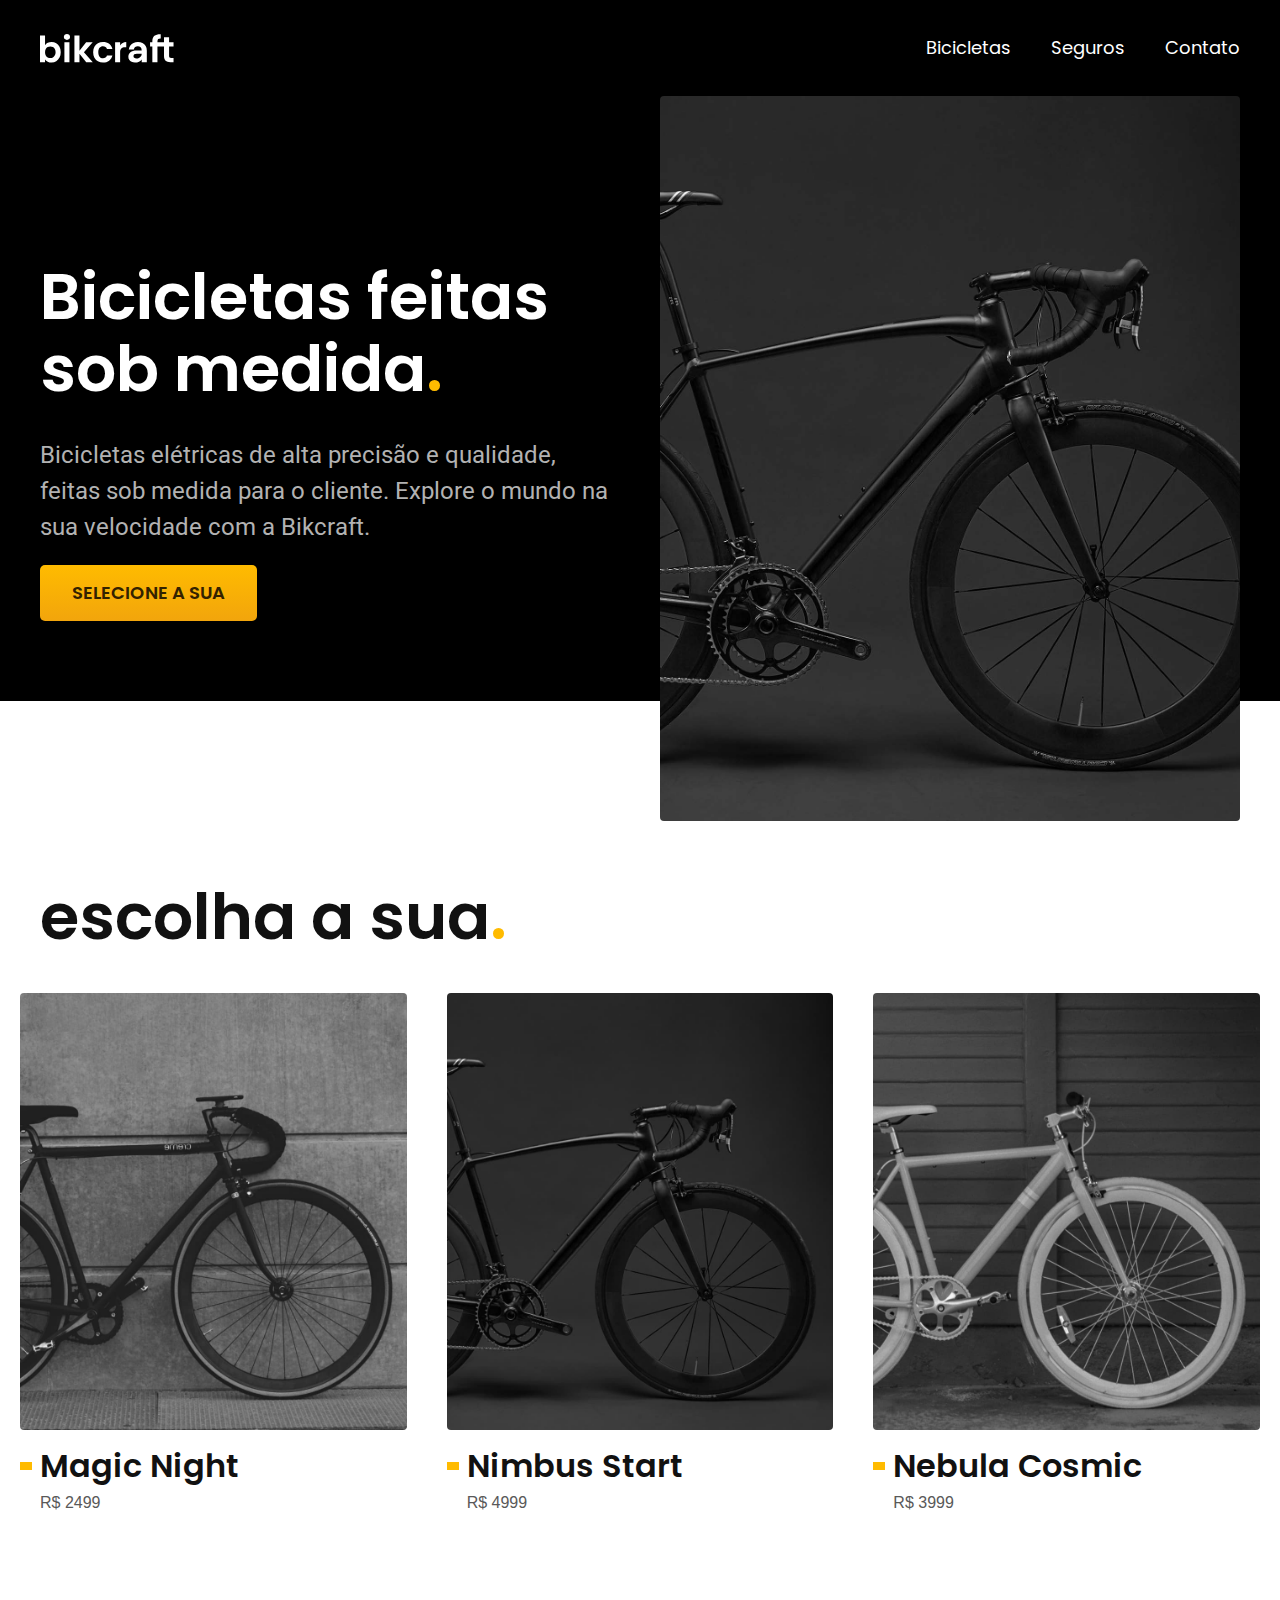
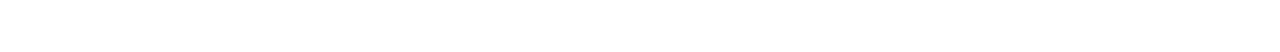
==== index.html @ 0ca8c292 "adicionando classe utilitaria container" ====
<!DOCTYPE html>
<html lang="pt-br">
<head>
  <meta charset="UTF-8">
  <meta name="viewport" content="width=device-width, initial-scale=1.0">
  <meta name="description" content="Bicicletas elétricas de alta precisão e qualidade, feitas sob medidas para o cliente. Explore o mundo na sua velocidade com Bikcraft.">

  <title>Bikcraft - Bicicletas Elétricas</title>

  <link rel="preconnect" href="https://fonts.googleapis.com">
  <link rel="preconnect" href="https://fonts.gstatic.com" crossorigin>
  <link href="https://fonts.googleapis.com/css2?family=Poppins:wght@400;600&family=Roboto:ital,wght@0,100..900;1,100..900&display=swap" rel="stylesheet">
  <link rel="stylesheet" href="css/index.css">
</head>

<body>
  <header class="header-bg">
    <div class="header container">
      <a href="./">
        <img src="./img/bikcraft.svg" alt="Bikcraft">
      </a>

      <nav aria-label="primaria">
        <ul class="header-menu font-1-m cor-0">
          <li><a href="./bicicletas.html">Bicicletas</a></li>
          <li><a href="./seguros.html">Seguros</a></li>
          <li><a href="./contato.html">Contato</a></li>
        </ul><!--header-menu-->
      </nav>
    </div><!--header-->
  </header><!--header-bg-->

  <main class="introducao-bg">
    <div class="introducao container">
      <div class="introducao-conteudo">
        <h1 class="font-1-xxl cor-0">Bicicletas feitas sob medida<span class="cor-p1">.</span></h1>
        <p class="font-2-l cor-5">Bicicletas elétricas de alta precisão e qualidade,  feitas sob medida para o cliente. Explore o mundo na sua velocidade com a Bikcraft.</p>
        <a class="botao" href="./bicicletas.html">Selecione a sua</a>
      </div><!--introducao-conteudo-->
      <div>
        <img src="./img/fotos/introducao.jpg" alt="Bicicleta elétrica preta.">
      </div>
    </div><!--introducao-->
  </main><!--introducao-bg-->

  <article class="bicicletas-lista">
    <h2 class="font-1-xxl container">escolha a sua<span class="cor-p1">.</span></h2>

    <ul>
      <li>
        <a href="./bicicletas/magic.html">
          <img src="img/bicicletas/magic-home.jpg" alt="Bicicleta preta">
          <h3 class="font-1-xl">Magic Night</h3>
          <span class="font-2-m cor-8">R$ 2499</span>
        </a>
      </li>

      <li>
        <a href="./bicicletas/nimbus.html">
          <img src="img/bicicletas/nimbus-home.jpg" alt="Bicicleta preta">
          <h3 class="font-1-xl">Nimbus Start</h3>
          <span class="font-2-m cor-8">R$ 4999</span>
        </a>
      </li>

      <li>
        <a href="./bicicletas/nebula.html">
          <img src="img/bicicletas/nebula-home.jpg" alt="Bicicleta branca">
          <h3 class="font-1-xl">Nebula Cosmic</h3>
          <span class="font-2-m cor-8">R$ 3999</span>
        </a>
      </li>
    </ul>
  </article><!--bicicletas-lista-->
</body>
</html>
---- css/index.css ----
@import url(./global/global.css);
@import url(./utilidades/tipografia.css);
@import url(./utilidades/cores.css);

/*header*/
@import url(./global/header.css);

/*Utilidades*/
@import url(./utilidades/componentes.css);

/*Home pag1*/
@import url(./home/introducao.css);

/*Bicicletas*/
@import url(./bicicletas/bicicletas-lista.css);
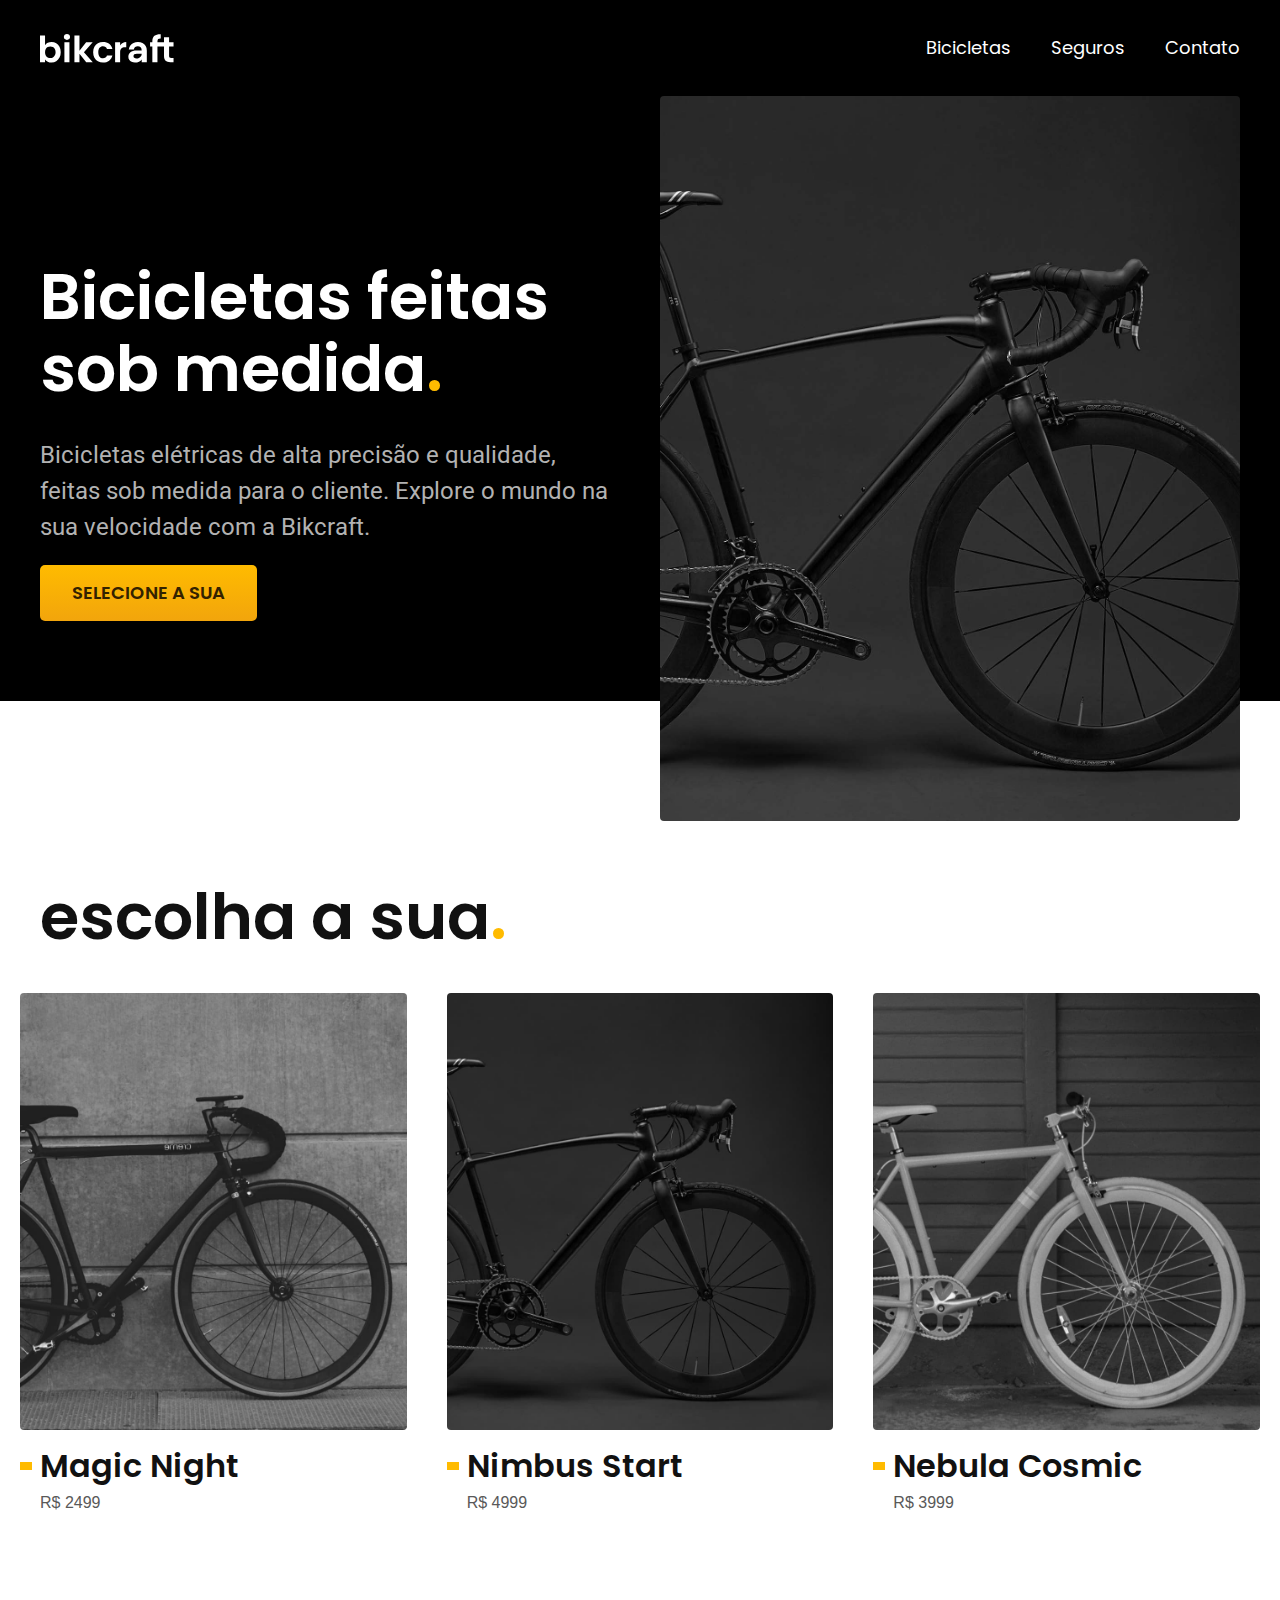
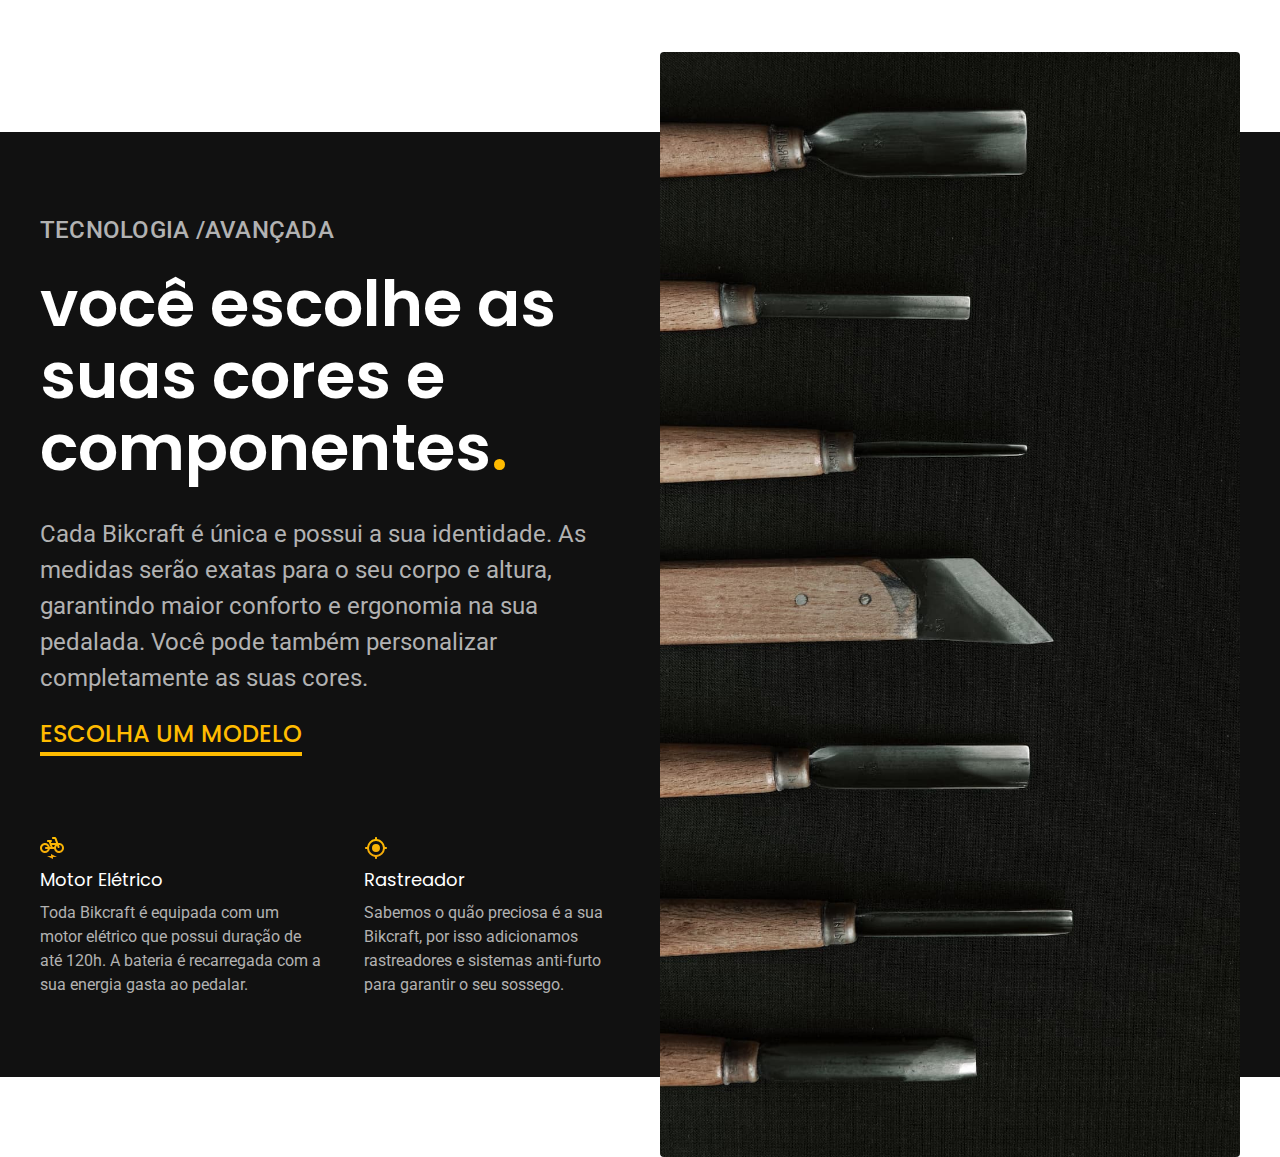
==== commit 902fe065: "adc e estilizando article tecnologia" ====
--- a/index.html
+++ b/index.html
@@ -72,5 +72,33 @@
       </li>
     </ul>
   </article><!--bicicletas-lista-->
+
+  <article class="tecnologia-bg">
+    <div class="tecnologia container">
+      <div class="tecnologia-conteudo">
+        <span class="font-2-l-b cor-5">Tecnologia /avançada</span>
+        <h2 class="font-1-xxl cor-0">você escolhe as suas cores e componentes<span class="cor-p1">.</span></h2>
+        <p class="font-2-l cor-5">Cada Bikcraft é única e possui a sua identidade. As medidas serão exatas para o seu corpo e altura, garantindo maior conforto e ergonomia na sua pedalada. Você pode também personalizar completamente as suas cores.</p>
+        <a class="link" href="./bicicletas.html">Escolha um modelo</a>
+
+        <div class="tecnologia-vantagens">
+          <div>
+            <img src="./img/icones/eletrica.svg" alt="">
+            <h3 class="font-1-m cor-0">Motor Elétrico</h3>
+            <p class="font-2-s cor-5">Toda Bikcraft é equipada com um motor elétrico que possui duração de até 120h. A bateria é recarregada com a sua energia gasta ao pedalar.</p>
+          </div>
+          <div>
+            <img src="./img/icones/rastreador.svg" alt="">
+            <h3 class="font-1-m cor-0">Rastreador</h3>
+            <p class="font-2-s cor-5">Sabemos o quão preciosa é a sua Bikcraft, por isso adicionamos rastreadores e sistemas anti-furto para garantir o seu sossego.</p>
+          </div>
+        </div><!--tecnologia-vantagens-->
+      </div><!--tecnologia-conteudo-->
+
+      <div class="tecnologia-imagem">
+        <img src="img/fotos/tecnologia.jpg" alt="">
+      </div><!--tecnologia-imagem-->
+    </div><!--tecnologia-->
+  </article><!--tecnologia-bg-->
 </body>
 </html>--- a/css/index.css
+++ b/css/index.css
@@ -10,6 +10,7 @@
 
 /*Home pag1*/
 @import url(./home/introducao.css);
+@import url(./home/tecnologia.css);
 
 /*Bicicletas*/
 @import url(./bicicletas/bicicletas-lista.css);
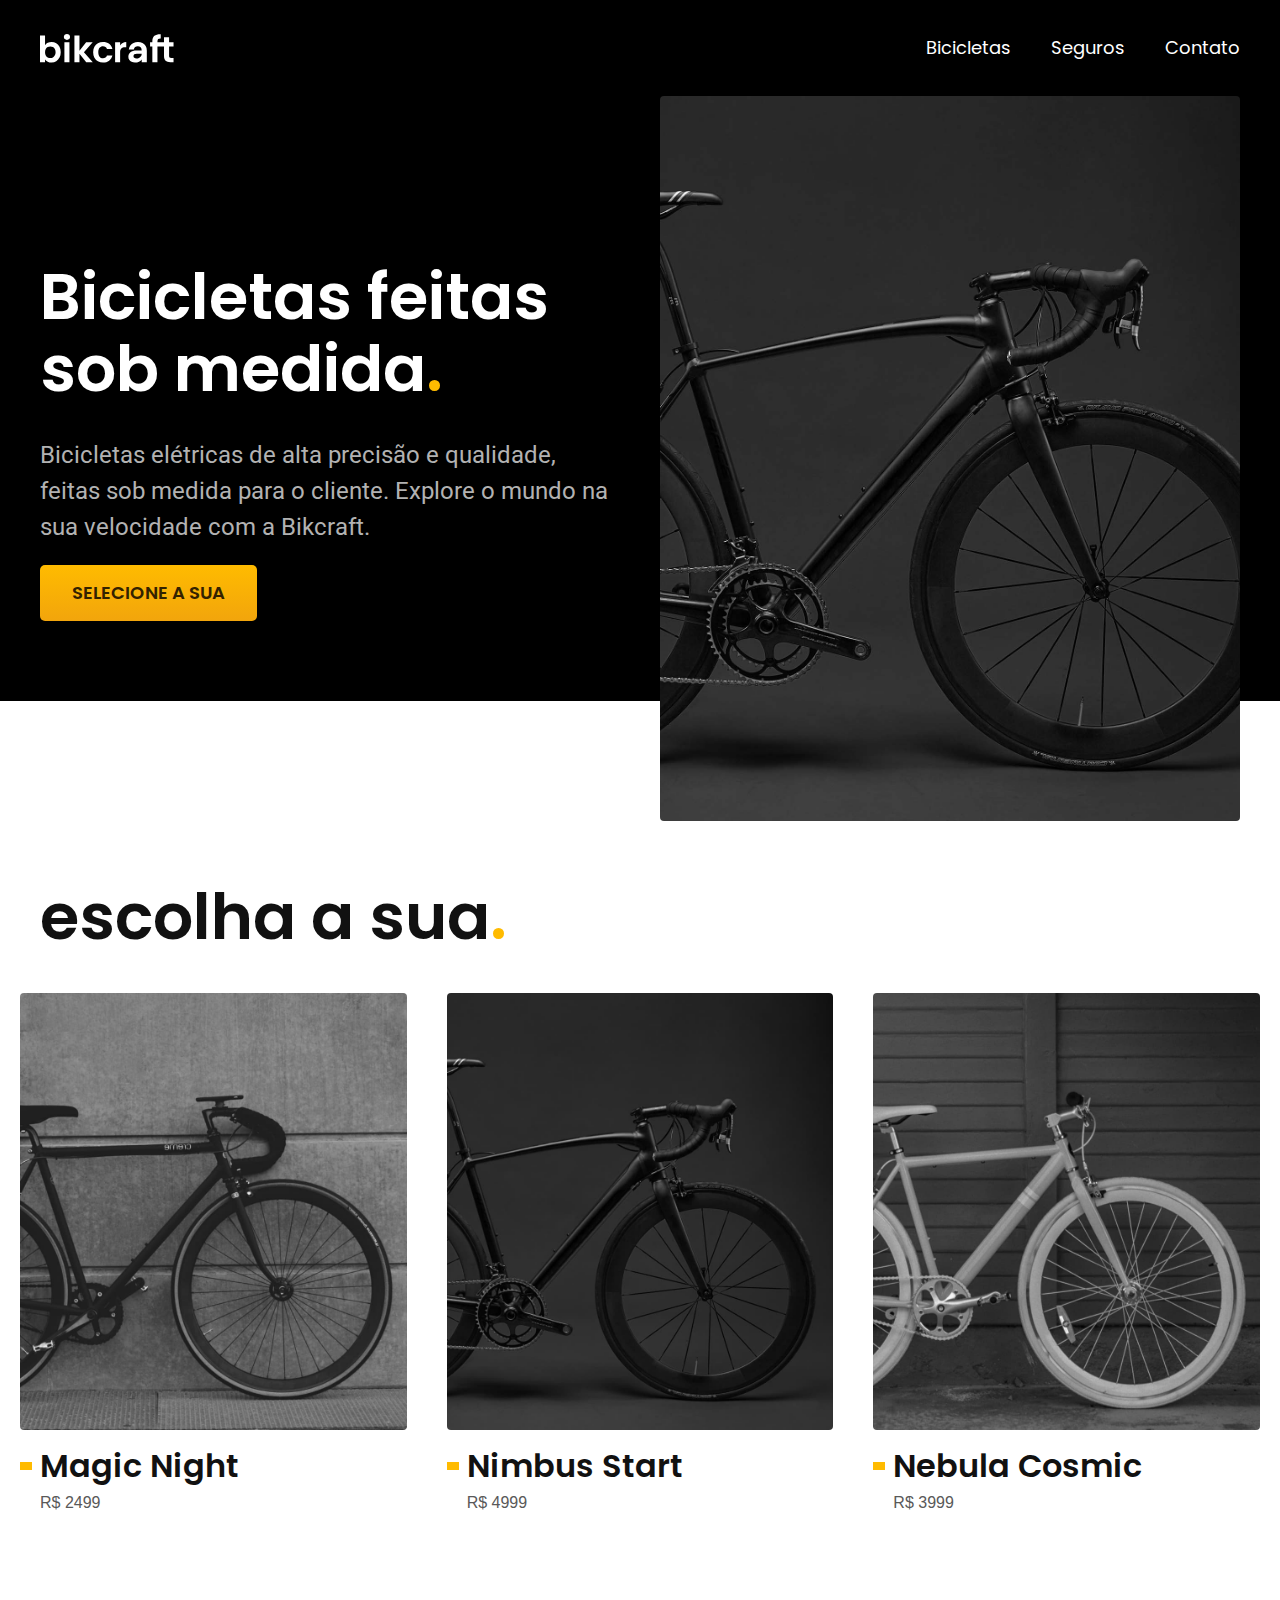
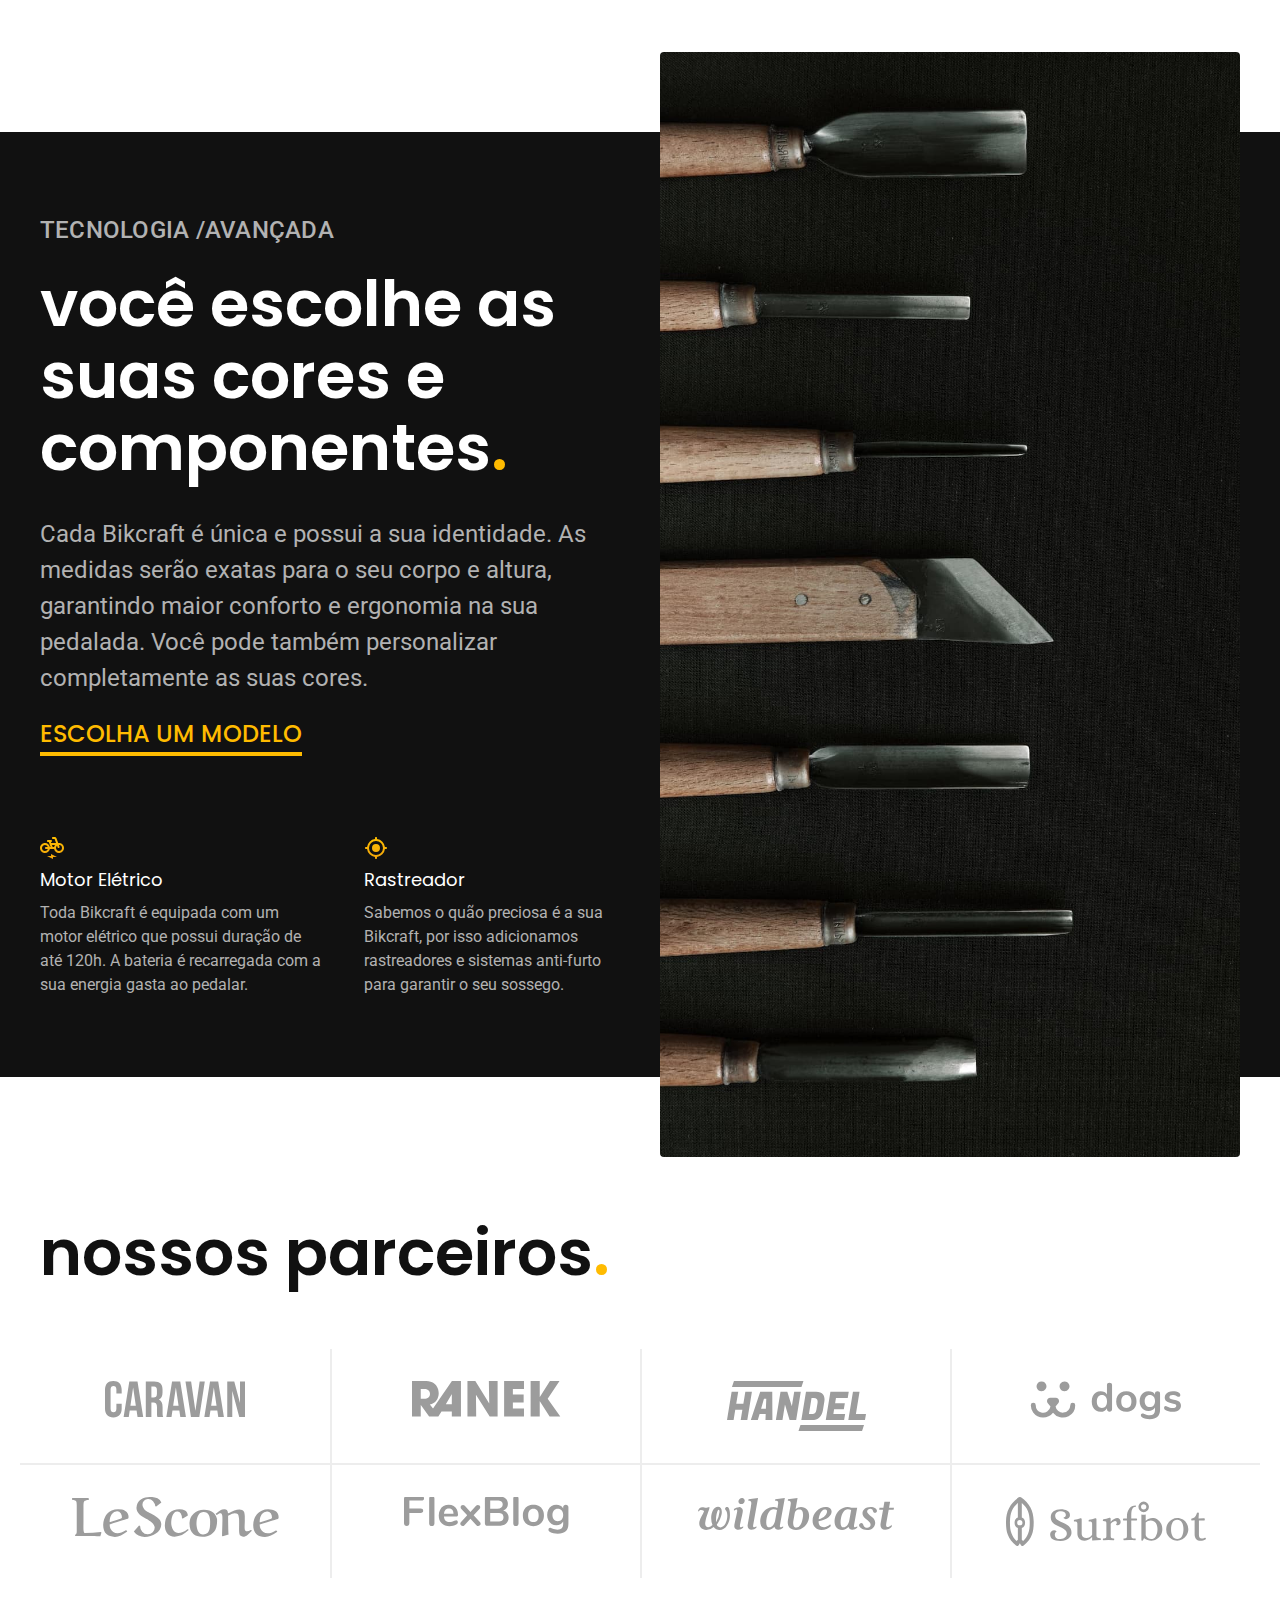
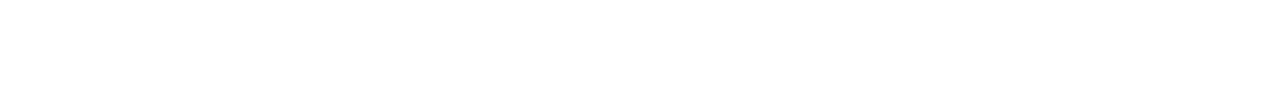
==== commit 1f596701: "sessao parceiros" ====
--- a/index.html
+++ b/index.html
@@ -100,5 +100,20 @@
       </div><!--tecnologia-imagem-->
     </div><!--tecnologia-->
   </article><!--tecnologia-bg-->
+
+  <section class="parceiros" aria-label="Nossos Parceiros">
+    <h2 class="container font-1-xxl">nossos parceiros<span class="cor-p1">.</span></h2>
+
+    <ul>
+      <li><img src="img/parceiros/caravan.svg" alt="caravan"></li>
+      <li><img src="img/parceiros/ranek.svg" alt="ranek"></li>
+      <li><img src="img/parceiros/handel.svg" alt="handel"></li>
+      <li><img src="img/parceiros/dogs.svg" alt="dogs"></li>
+      <li><img src="img/parceiros/lescone.svg" alt="lescone"></li>
+      <li><img src="img/parceiros/flexblog.svg" alt="flexblog"></li>
+      <li><img src="img/parceiros/wildbeast.svg" alt="wildbeast"></li>
+      <li><img src="img/parceiros/surfbot.svg" alt="surfbot"></li>
+    </ul>
+  </section><!--parceiros-->
 </body>
 </html>--- a/css/index.css
+++ b/css/index.css
@@ -11,6 +11,7 @@
 /*Home pag1*/
 @import url(./home/introducao.css);
 @import url(./home/tecnologia.css);
+@import url(./home/parceiros.css);
 
 /*Bicicletas*/
 @import url(./bicicletas/bicicletas-lista.css);
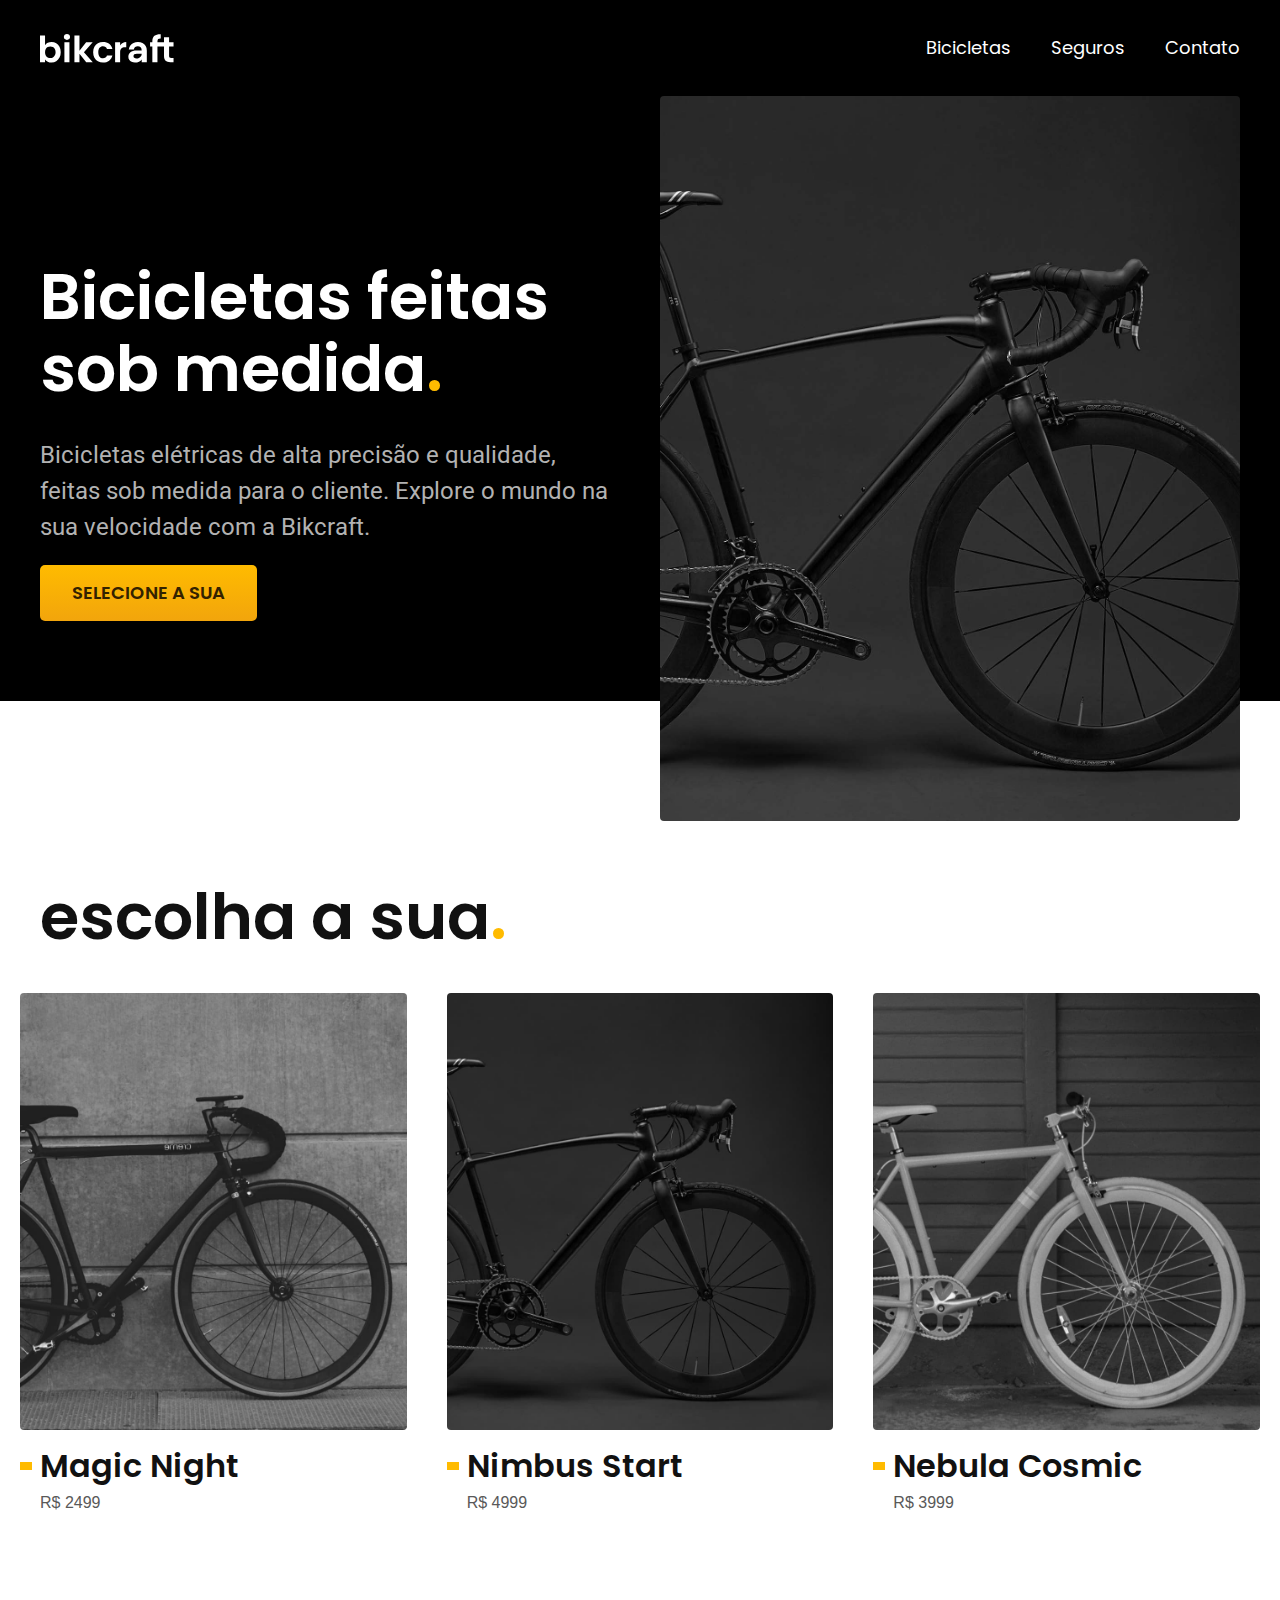
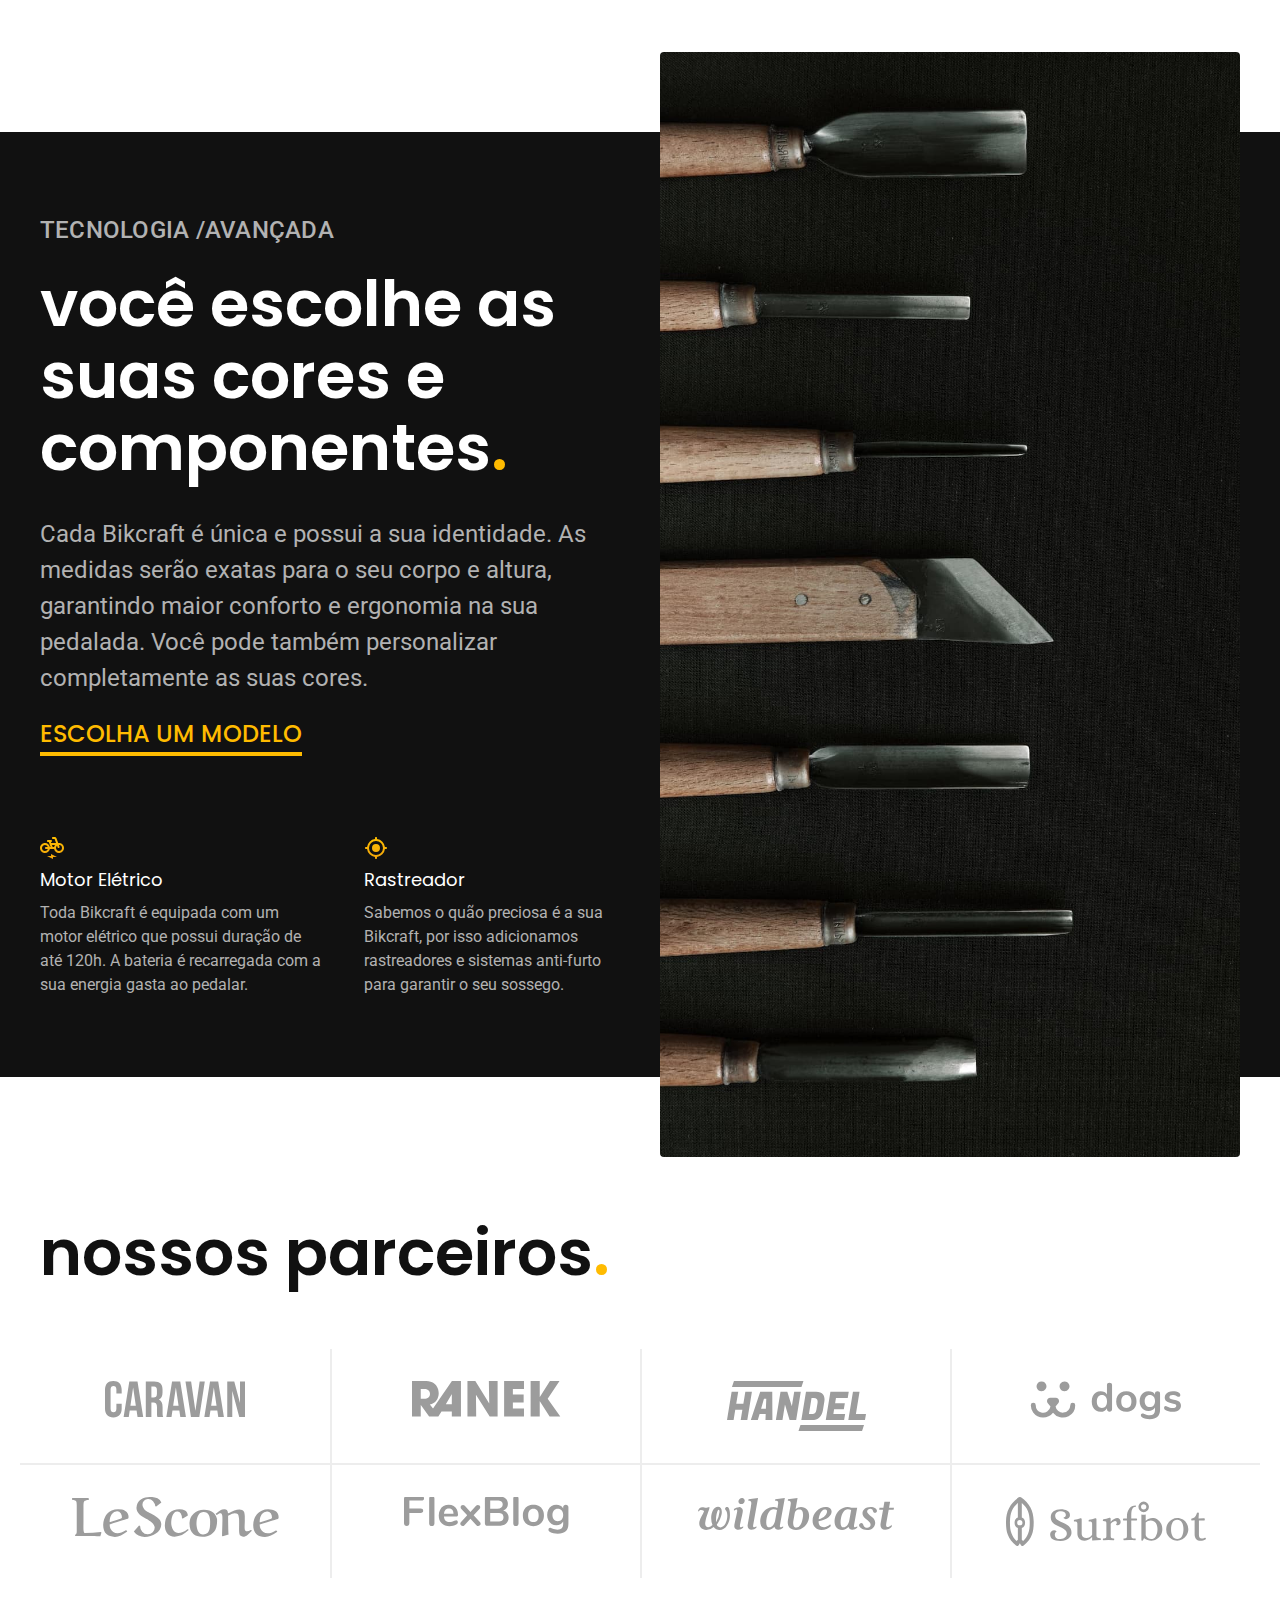
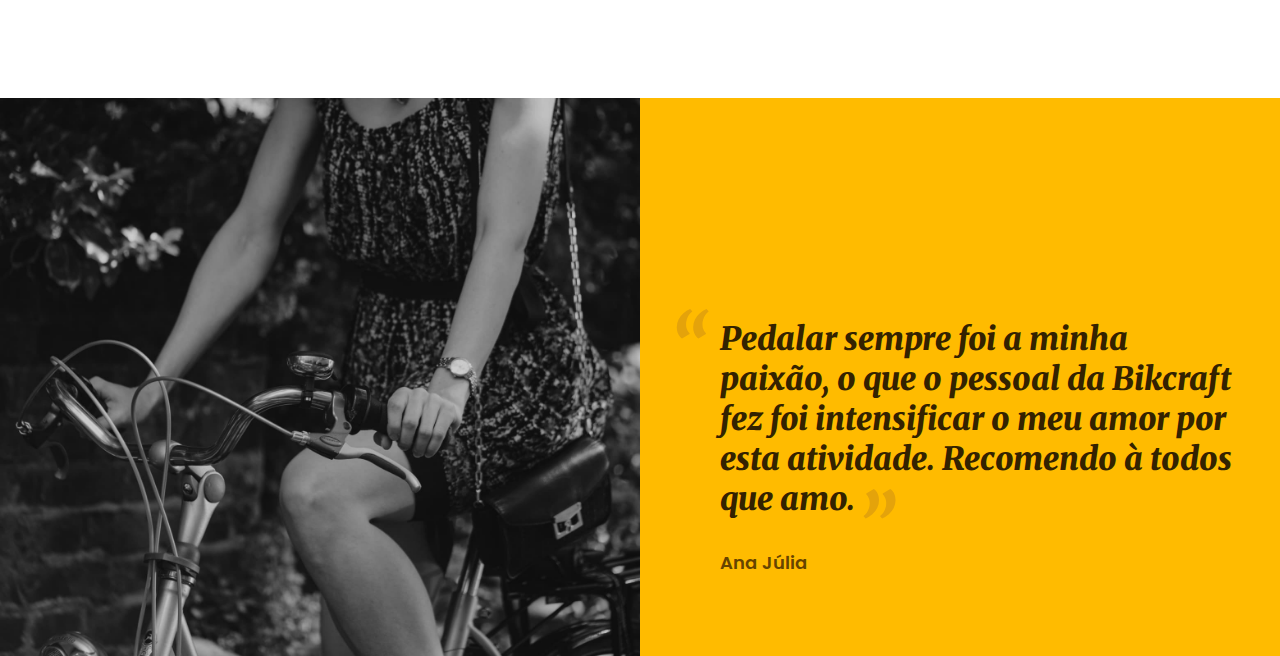
==== commit 386f6b0d: "sessao depoimentos e ajuste de padding na sessao parceiros" ====
--- a/index.html
+++ b/index.html
@@ -7,9 +7,9 @@
 
   <title>Bikcraft - Bicicletas Elétricas</title>
 
-  <link rel="preconnect" href="https://fonts.googleapis.com">
+    <link rel="preconnect" href="https://fonts.googleapis.com">
   <link rel="preconnect" href="https://fonts.gstatic.com" crossorigin>
-  <link href="https://fonts.googleapis.com/css2?family=Poppins:wght@400;600&family=Roboto:ital,wght@0,100..900;1,100..900&display=swap" rel="stylesheet">
+  <link href="https://fonts.googleapis.com/css2?family=Merriweather:ital,wght@0,400;1,900&family=Poppins:wght@400;500&family=Roboto:ital,wght@0,100..900;1,100..900&display=swap" rel="stylesheet">
   <link rel="stylesheet" href="css/index.css">
 </head>
 
@@ -115,5 +115,18 @@
       <li><img src="img/parceiros/surfbot.svg" alt="surfbot"></li>
     </ul>
   </section><!--parceiros-->
+
+  <section class="depoimento" aria-label="Depoimento">
+    <div>
+      <img src="img/fotos/depoimento.jpg" alt="Pessoa pedalando uma bicicleta Bikcraft">
+    </div>
+
+    <div class="depoimento-conteudo">
+      <blockquote class="font-1-xl cor-p5">
+        <p>Pedalar sempre foi a minha paixão, o que o pessoal da Bikcraft fez foi intensificar o meu amor por esta atividade. Recomendo à todos que amo.</p>
+      </blockquote>
+      <span class="font-1-m-b cor-p4">Ana Júlia</span>
+    </div><!--depoimento-conteudo-->
+  </section><!--depoimento-->
 </body>
 </html>--- a/css/index.css
+++ b/css/index.css
@@ -12,6 +12,7 @@
 @import url(./home/introducao.css);
 @import url(./home/tecnologia.css);
 @import url(./home/parceiros.css);
+@import url(./home/depoimento.css);
 
 /*Bicicletas*/
 @import url(./bicicletas/bicicletas-lista.css);
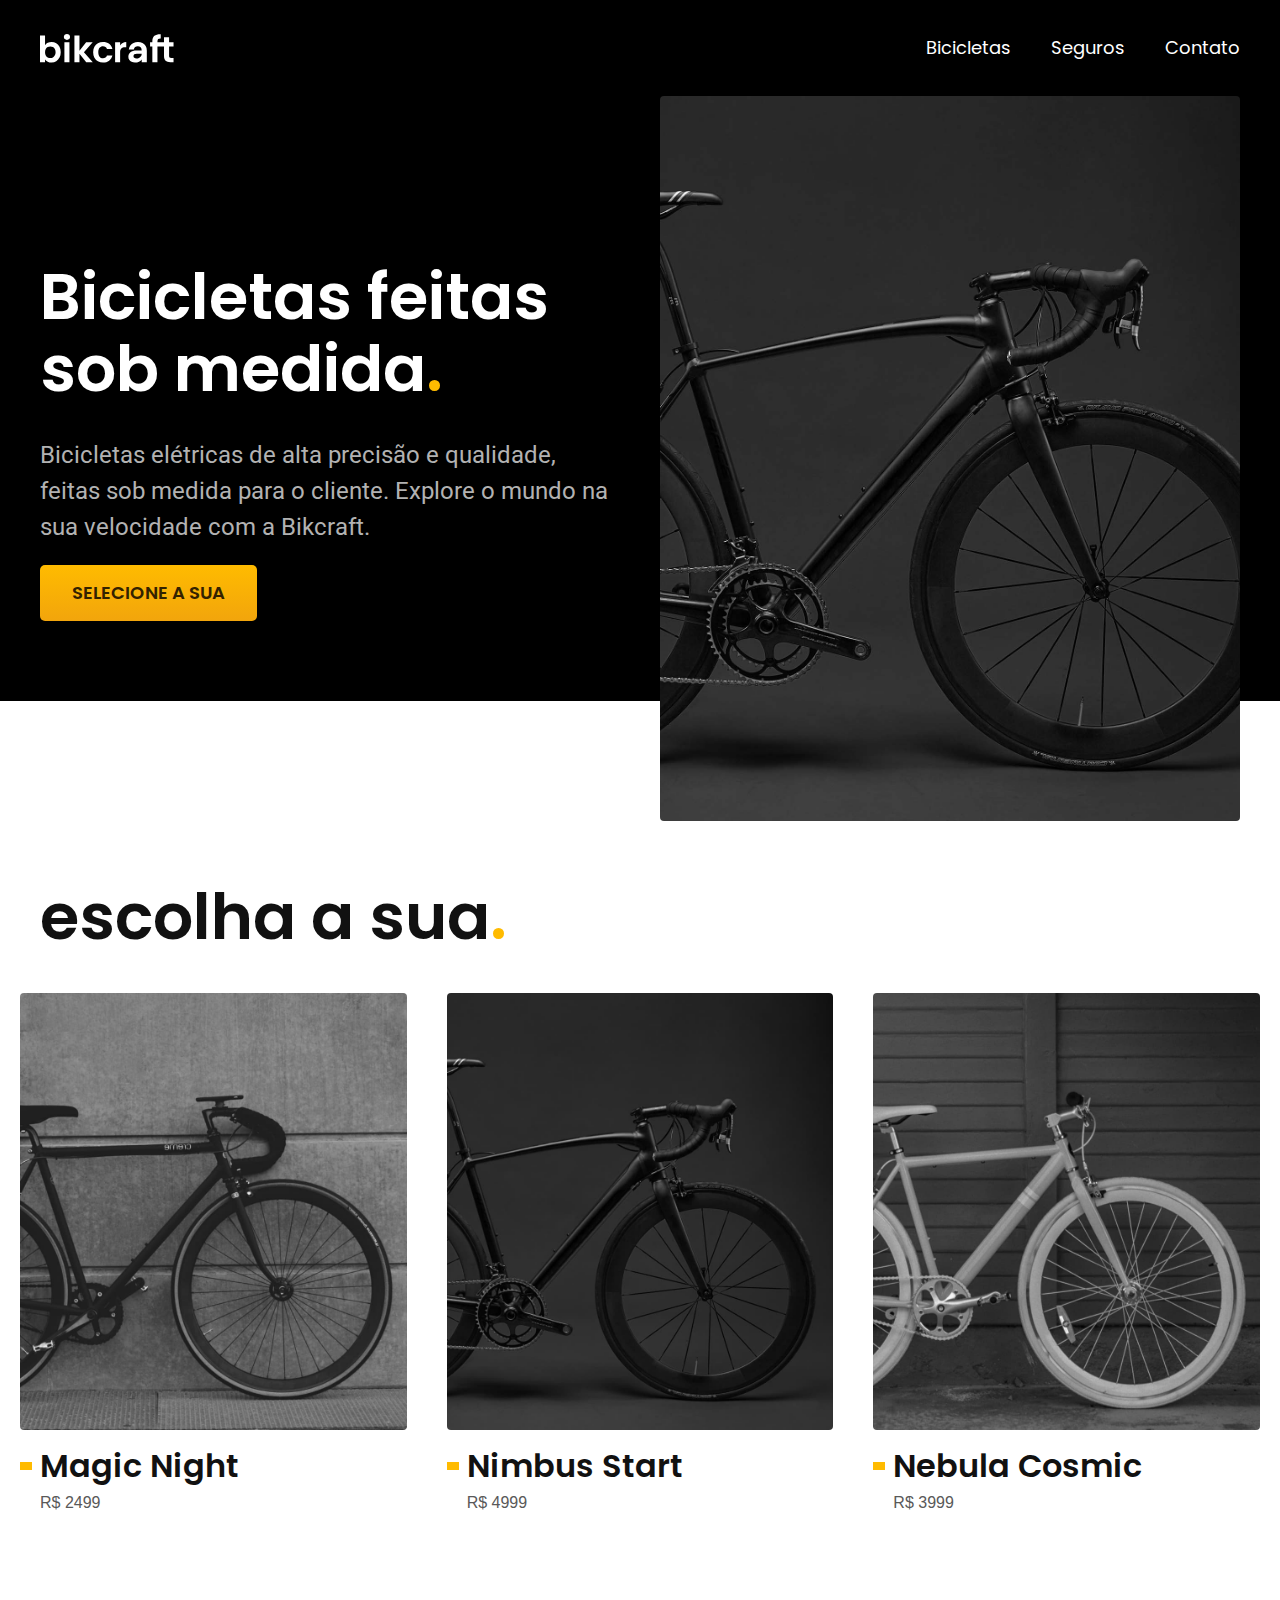
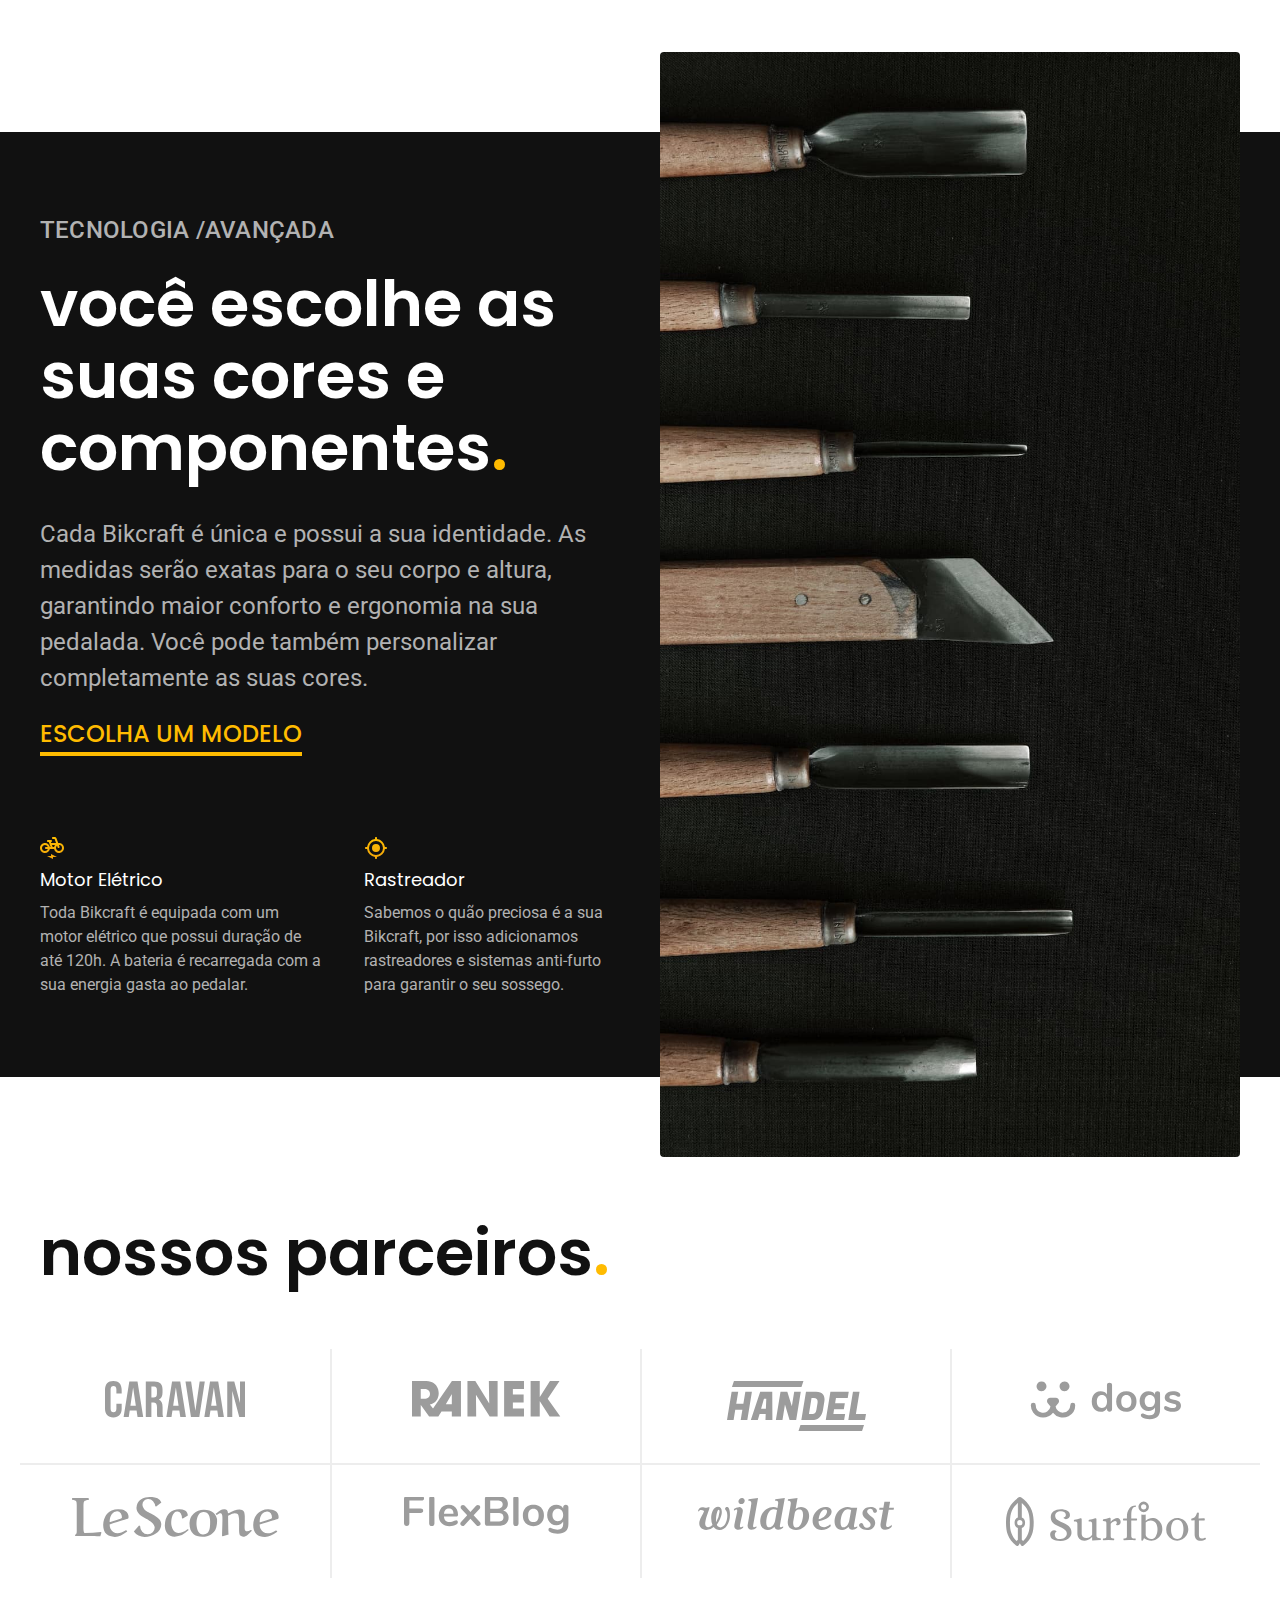
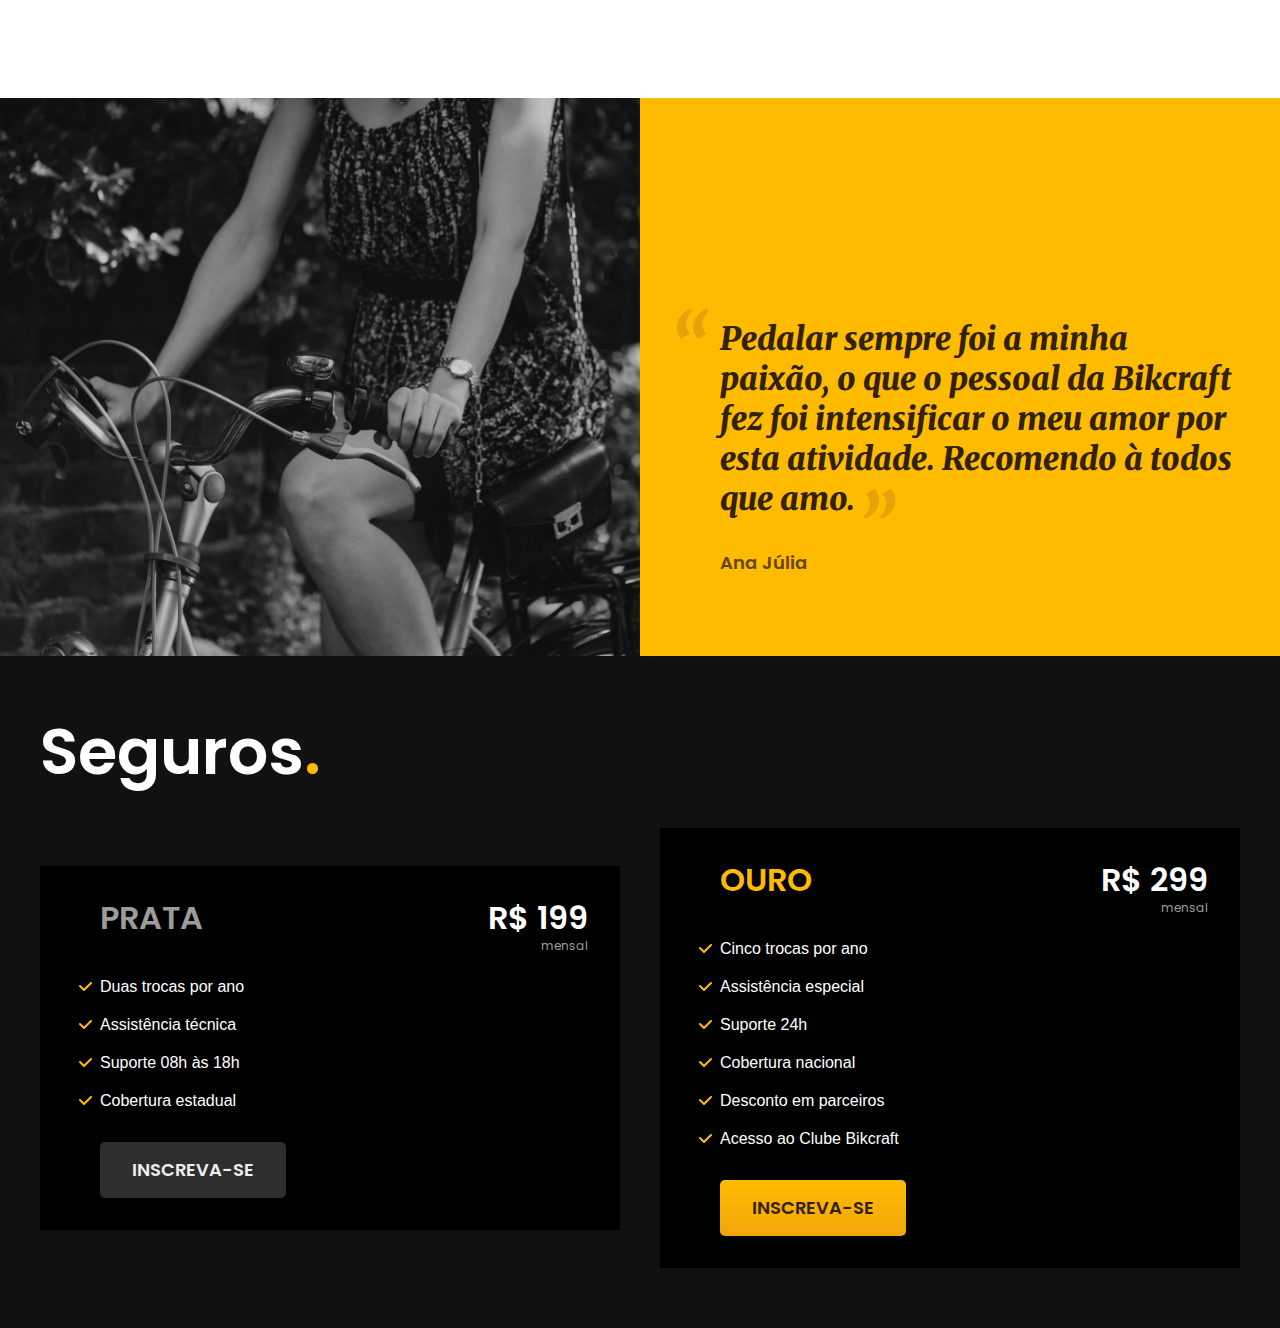
==== commit 3987c01a: "sessao seguros" ====
--- a/index.html
+++ b/index.html
@@ -128,5 +128,36 @@
       <span class="font-1-m-b cor-p4">Ana Júlia</span>
     </div><!--depoimento-conteudo-->
   </section><!--depoimento-->
+
+  <article class="seguros-bg">
+    <div class="seguros container">
+      <h2 class="font-1-xxl cor-0">Seguros<span class="cor-p1">.</span></h2>
+      <div class="seguros-item">
+        <h3 class="font-1-xl cor-6">PRATA</h3>
+        <span class="font-1-xl cor-0">R$ 199 <span class="font-1-xs cor-6">mensal</span></span>
+        <ul class="font-2-m cor-0">
+          <li>Duas trocas por ano</li>
+          <li>Assistência técnica</li>
+          <li>Suporte 08h às 18h</li>
+          <li>Cobertura estadual</li>
+        </ul>
+        <a class="botao secundario" href="./orcamento.html">Inscreva-se</a>
+      </div><!--seguros-item-->
+
+      <div class="seguros-item">
+        <h3 class="font-1-xl cor-p1">OURO</h3>
+        <span class="font-1-xl cor-0">R$ 299 <span class="font-1-xs cor-6">mensal</span></span>
+        <ul class="font-2-m cor-0">
+          <li>Cinco trocas por ano</li>
+          <li>Assistência especial</li>
+          <li>Suporte 24h</li>
+          <li>Cobertura nacional</li>
+          <li>Desconto em parceiros</li>
+          <li>Acesso ao Clube Bikcraft</li>
+        </ul>
+        <a class="botao" href="./orcamento.html">Inscreva-se</a>
+      </div><!--seguros-item-->
+    </div><!--seguros-->
+  </article><!--seguros-bg-->
 </body>
 </html>--- a/css/index.css
+++ b/css/index.css
@@ -17,3 +17,5 @@
 /*Bicicletas*/
 @import url(./bicicletas/bicicletas-lista.css);
 
+/*Seguros*/
+@import url(./seguros/seguros.css);
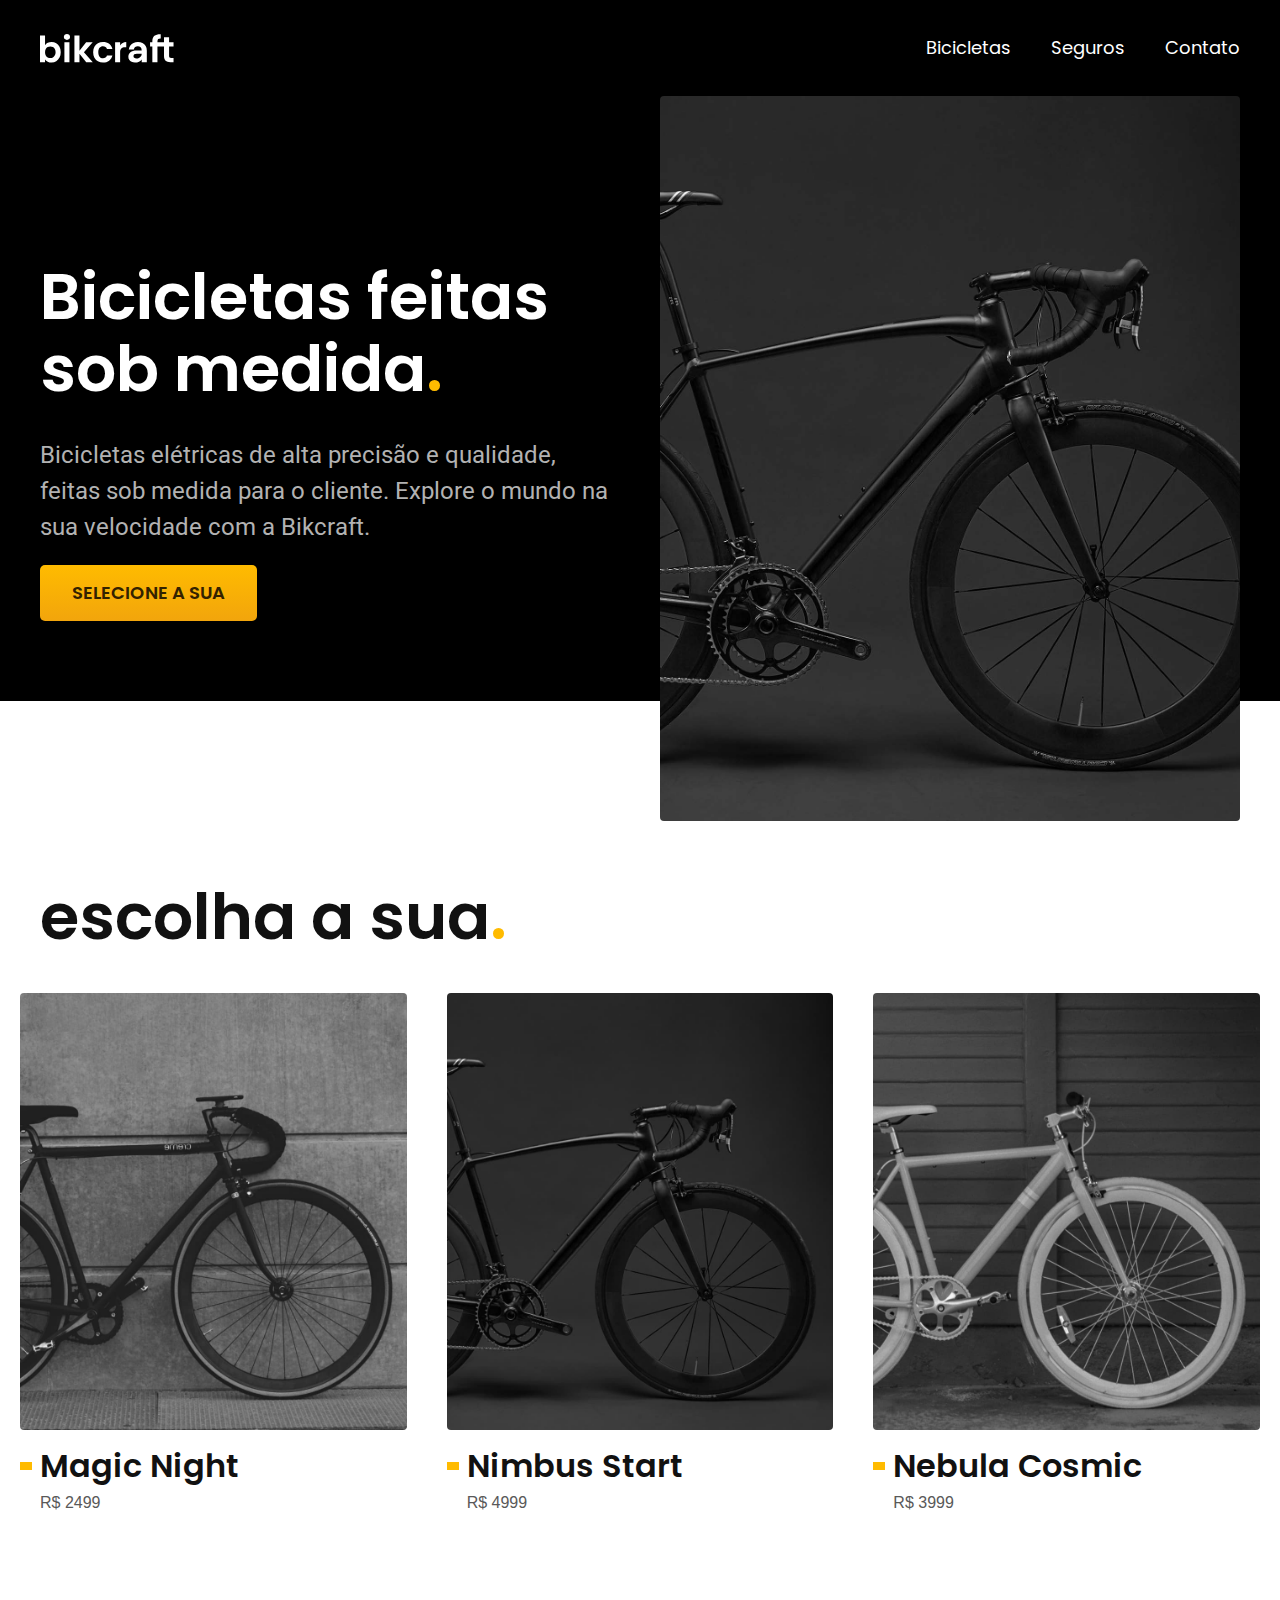
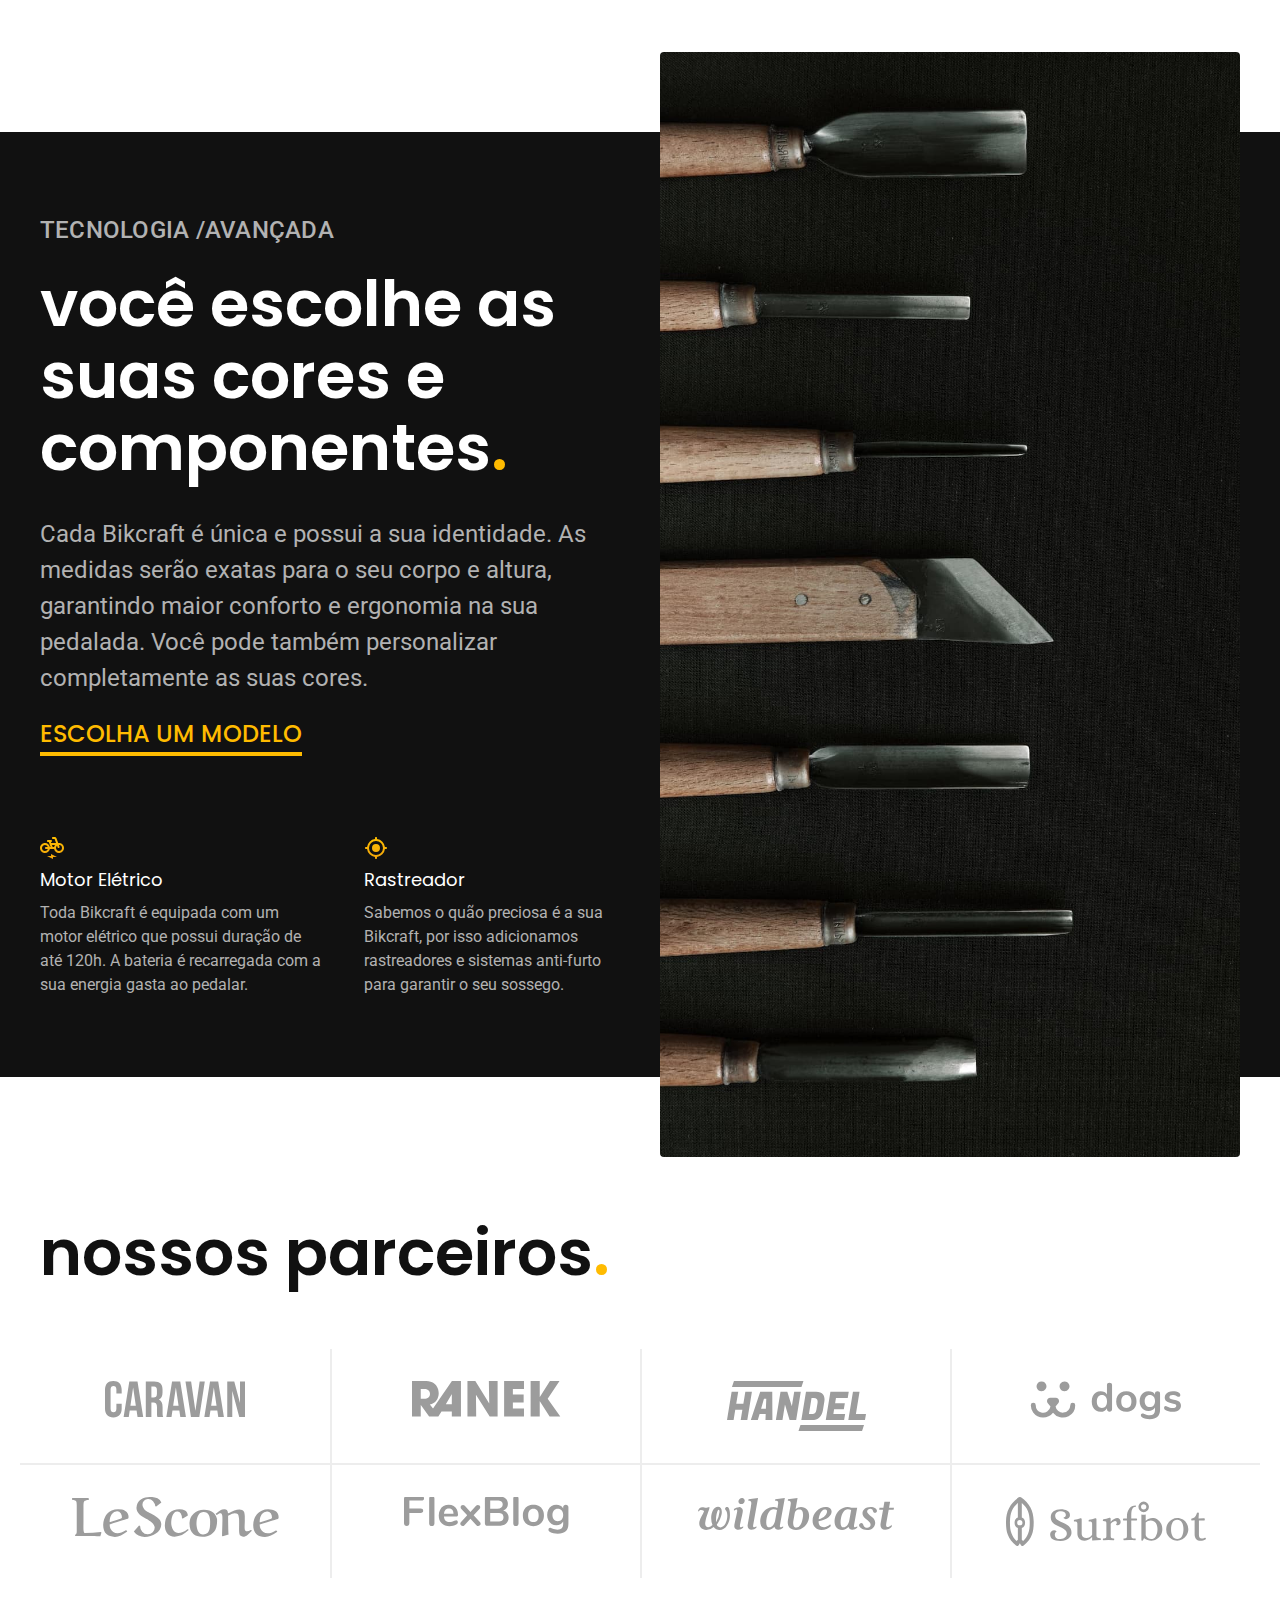
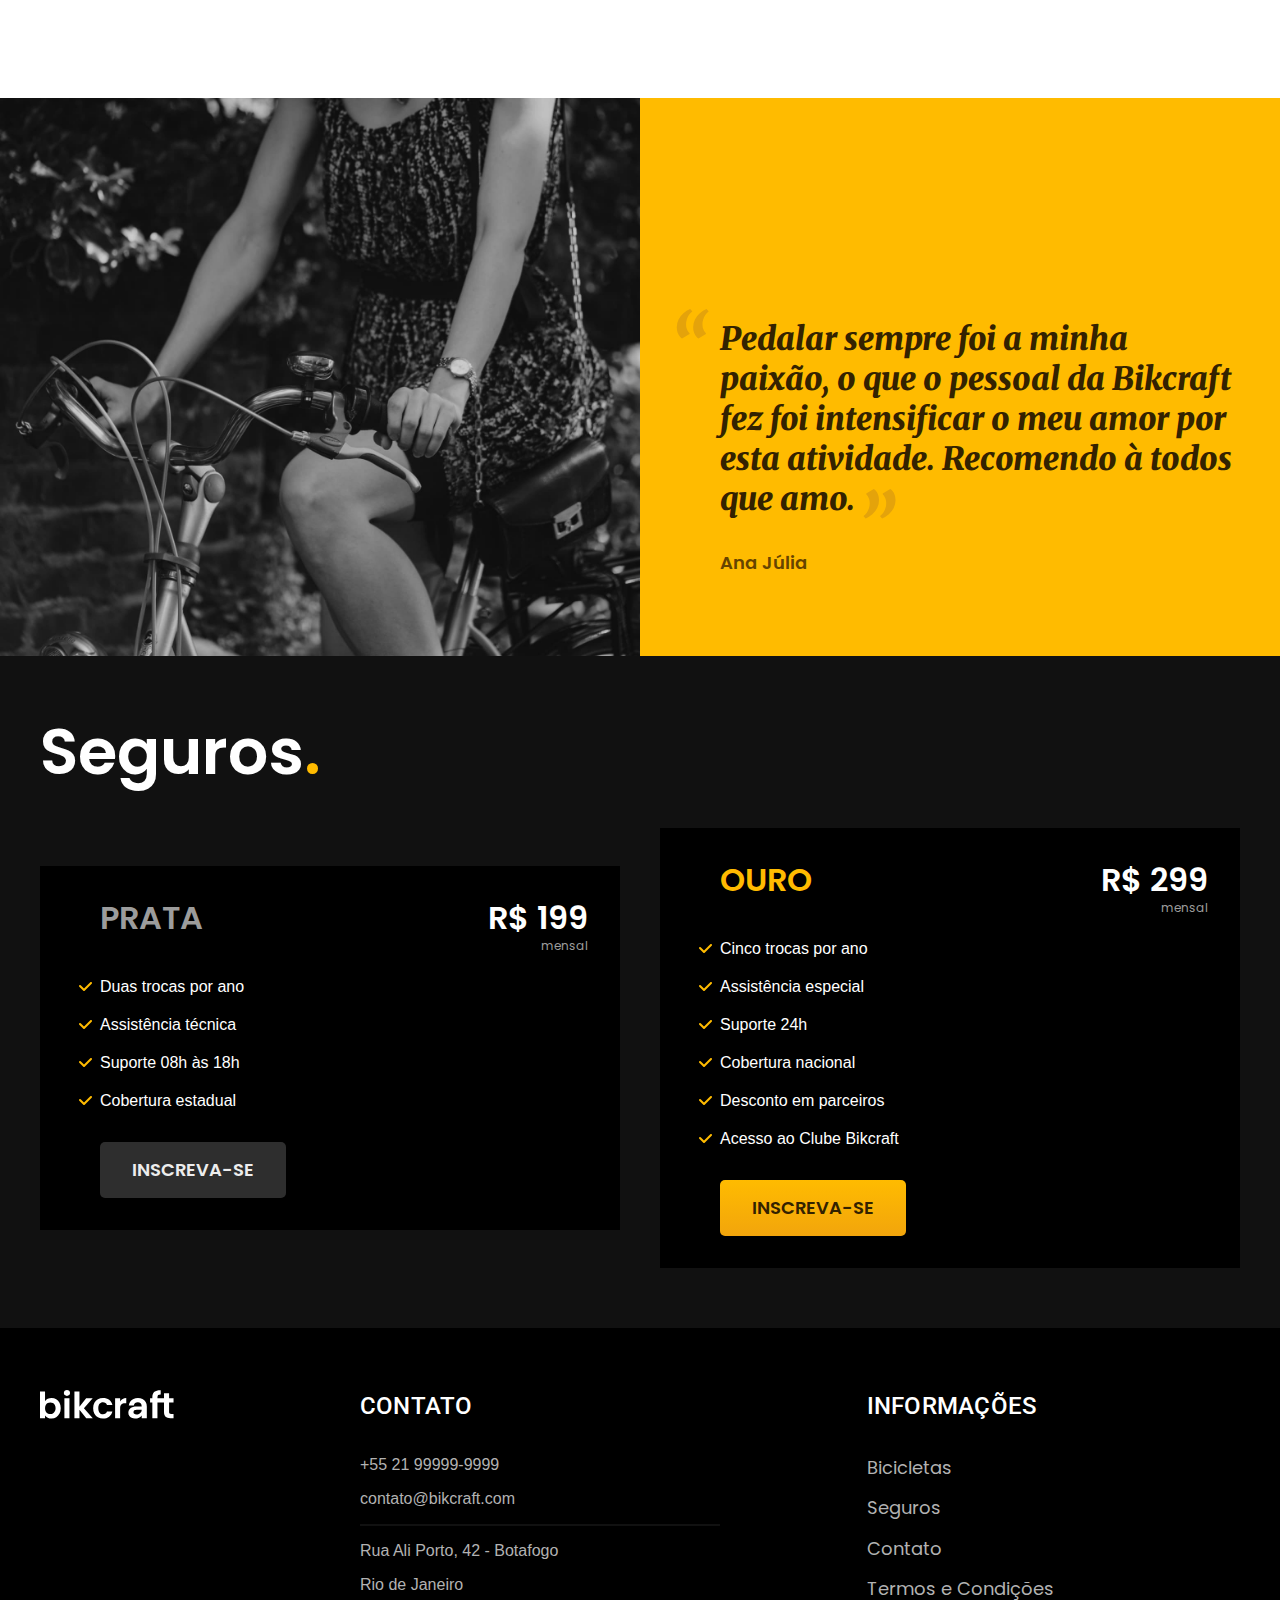
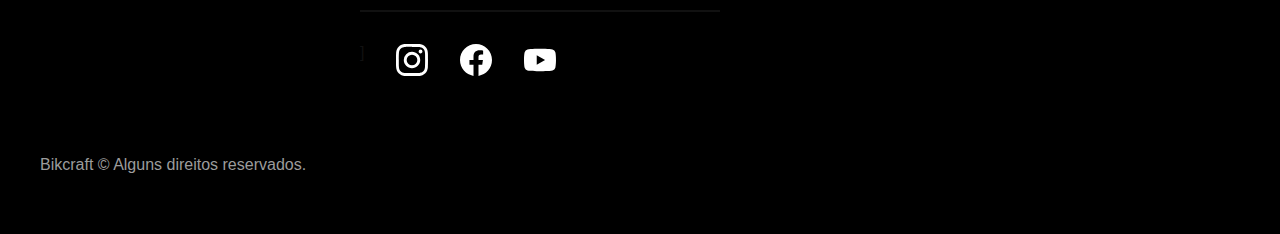
==== commit a3109f43: "footer" ====
--- a/index.html
+++ b/index.html
@@ -159,5 +159,49 @@
       </div><!--seguros-item-->
     </div><!--seguros-->
   </article><!--seguros-bg-->
+
+  <footer class="footer-bg">
+    <div class="footer container">
+      <img src="img/bikcraft.svg" alt="logo bikcraft">
+
+      <div class="footer-contato">
+        <h3 class="font-2-l-b cor-0">Contato</h3>
+        <ul class="cor-5 font-2-m">
+          <li><a href="tel:+5521999999999">+55 21 99999-9999</a></li>
+          <li><a href="mailto">contato@bikcraft.com</a></li>
+          <li>Rua Ali Porto, 42 - Botafogo</li>
+          <li>Rio de Janeiro</li>
+        </ul>
+
+        <div class="footer-redes">]
+          <a href="./">
+            <img src="img/redes/instagram.svg" alt="Icone Instagram">
+          </a>
+
+          <a href="./">
+            <img src="img/redes/facebook.svg" alt="Icone Facebook">
+          </a>
+
+          <a href="./">
+            <img src="img/redes/youtube.svg" alt="Icone Youtube">
+          </a>
+        </div><!--footer-redes-->
+      </div><!--footer-contato-->
+
+      <div class="footer-informacoes">
+        <h3 class="font-2-l-b cor-0">Informações</h3>
+        <nav>
+          <ul class="font-1-m cor-5">
+            <li><a href="./bicicletas.html">Bicicletas</a></li>
+            <li><a href="./seguros.html">Seguros</a></li>
+            <li><a href="./contato.html">Contato</a></li>
+            <li><a href="./termos.html">Termos e Condições</a></li>
+          </ul>
+        </nav>
+      </div><!--footer-informacoes-->
+
+      <p class="font-2-m cor-6 footer-copy">Bikcraft © Alguns direitos reservados.</p>
+    </div><!--footer-->
+  </footer><!--footer-bg-->
 </body>
 </html>--- a/css/index.css
+++ b/css/index.css
@@ -2,8 +2,8 @@
 @import url(./utilidades/tipografia.css);
 @import url(./utilidades/cores.css);
 
-/*header*/
 @import url(./global/header.css);
+@import url(./global/footer.css);
 
 /*Utilidades*/
 @import url(./utilidades/componentes.css);
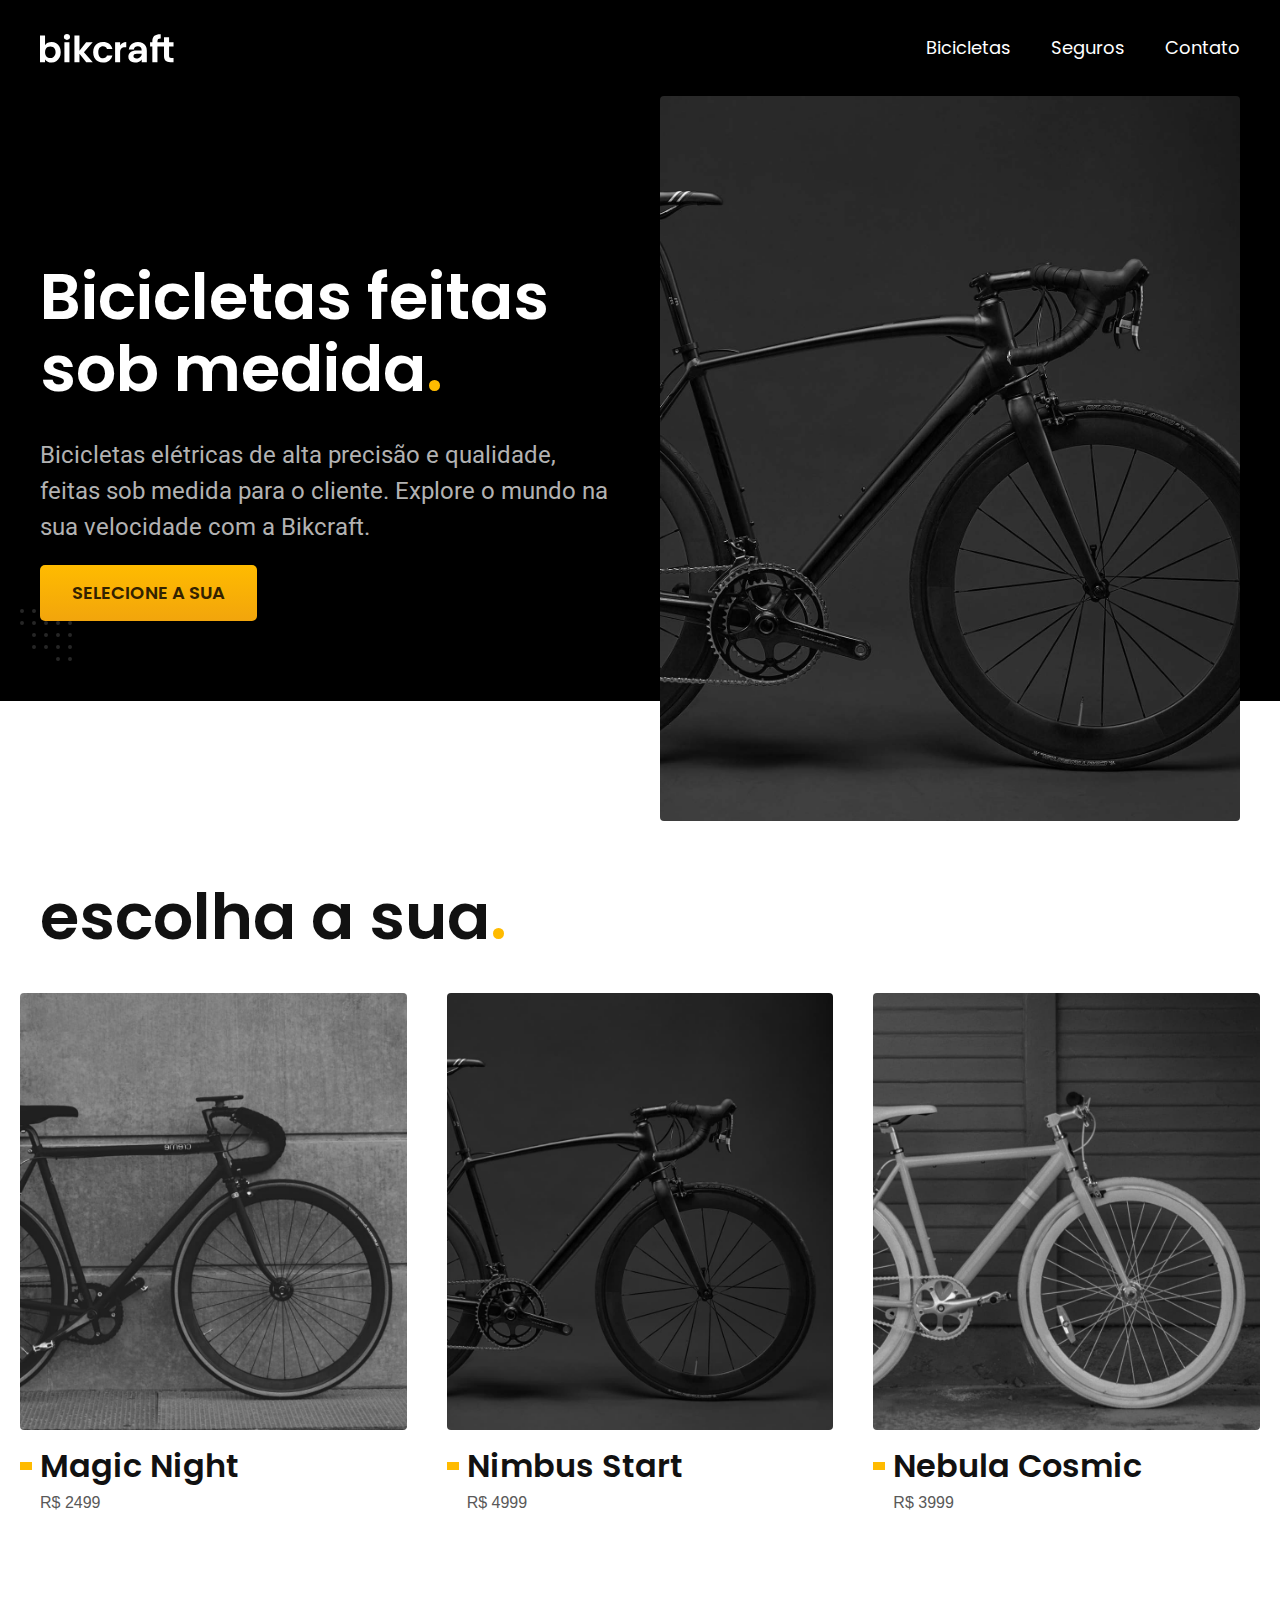
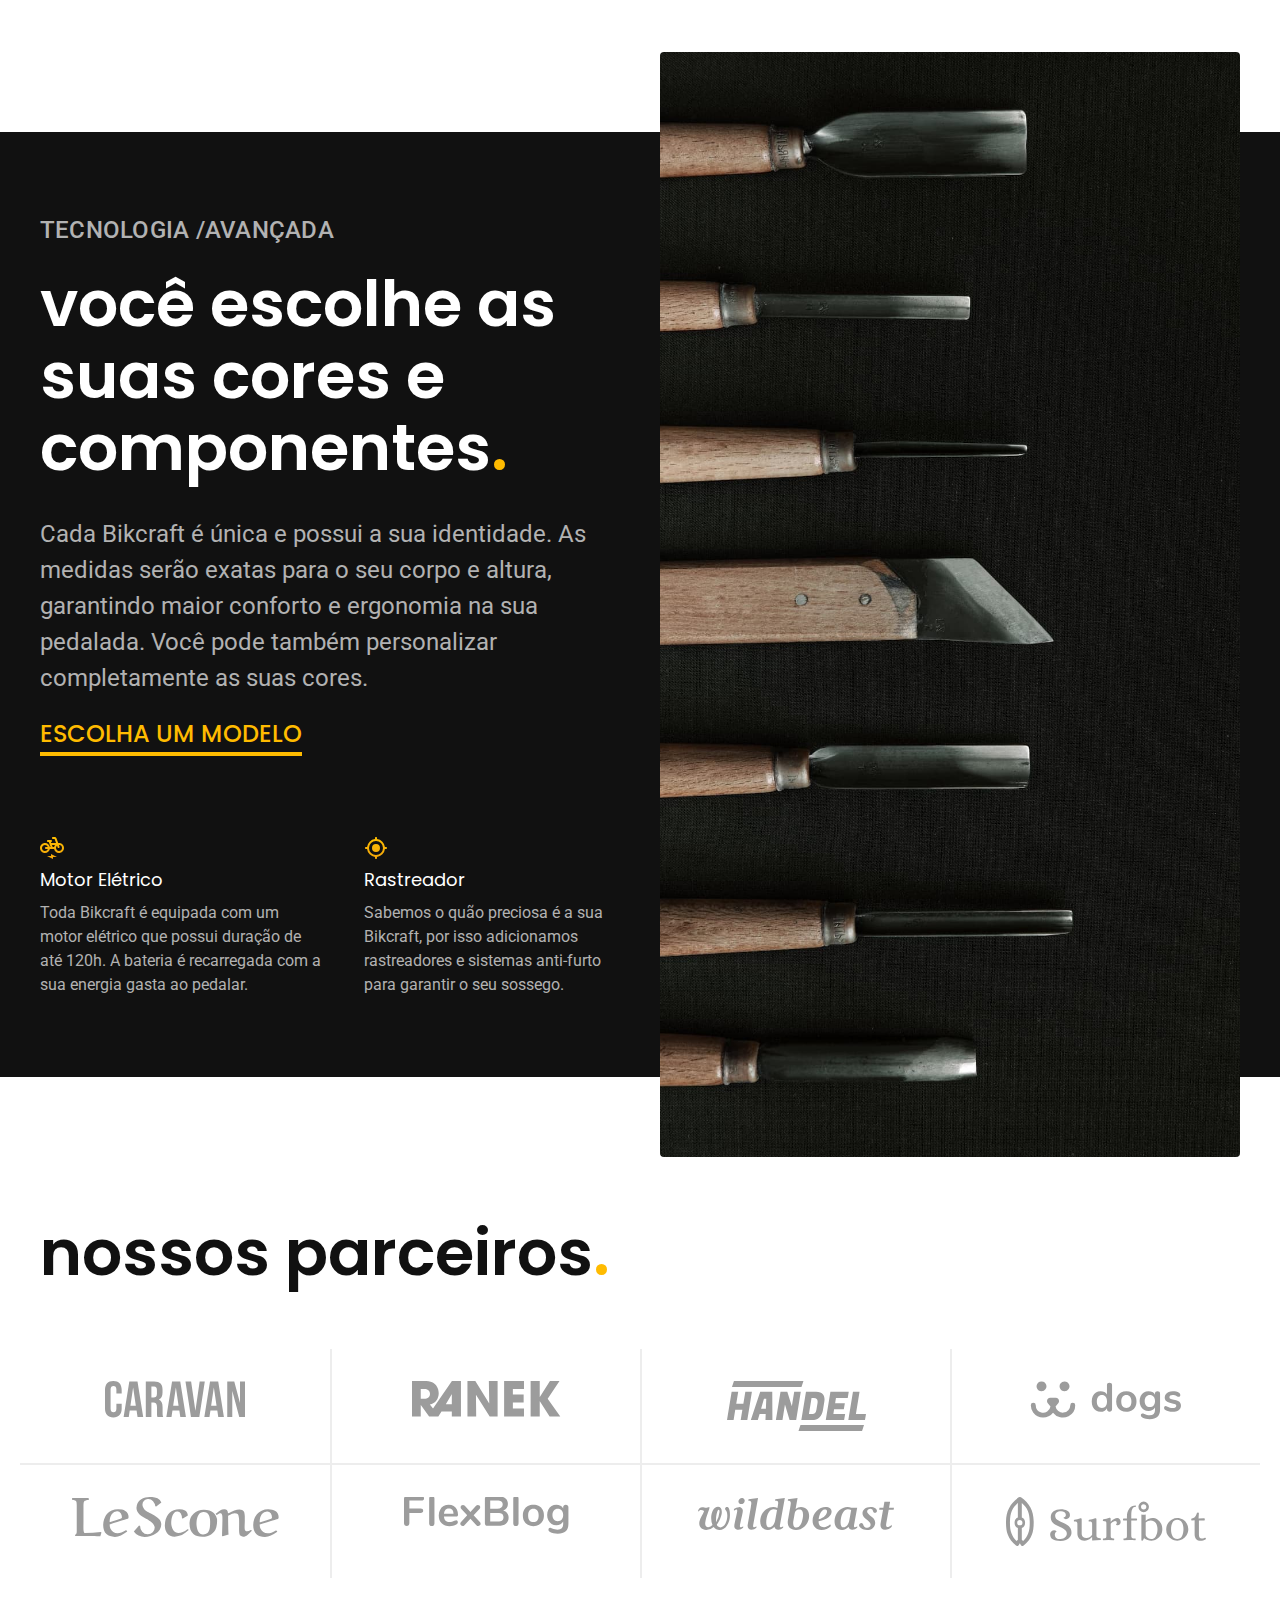
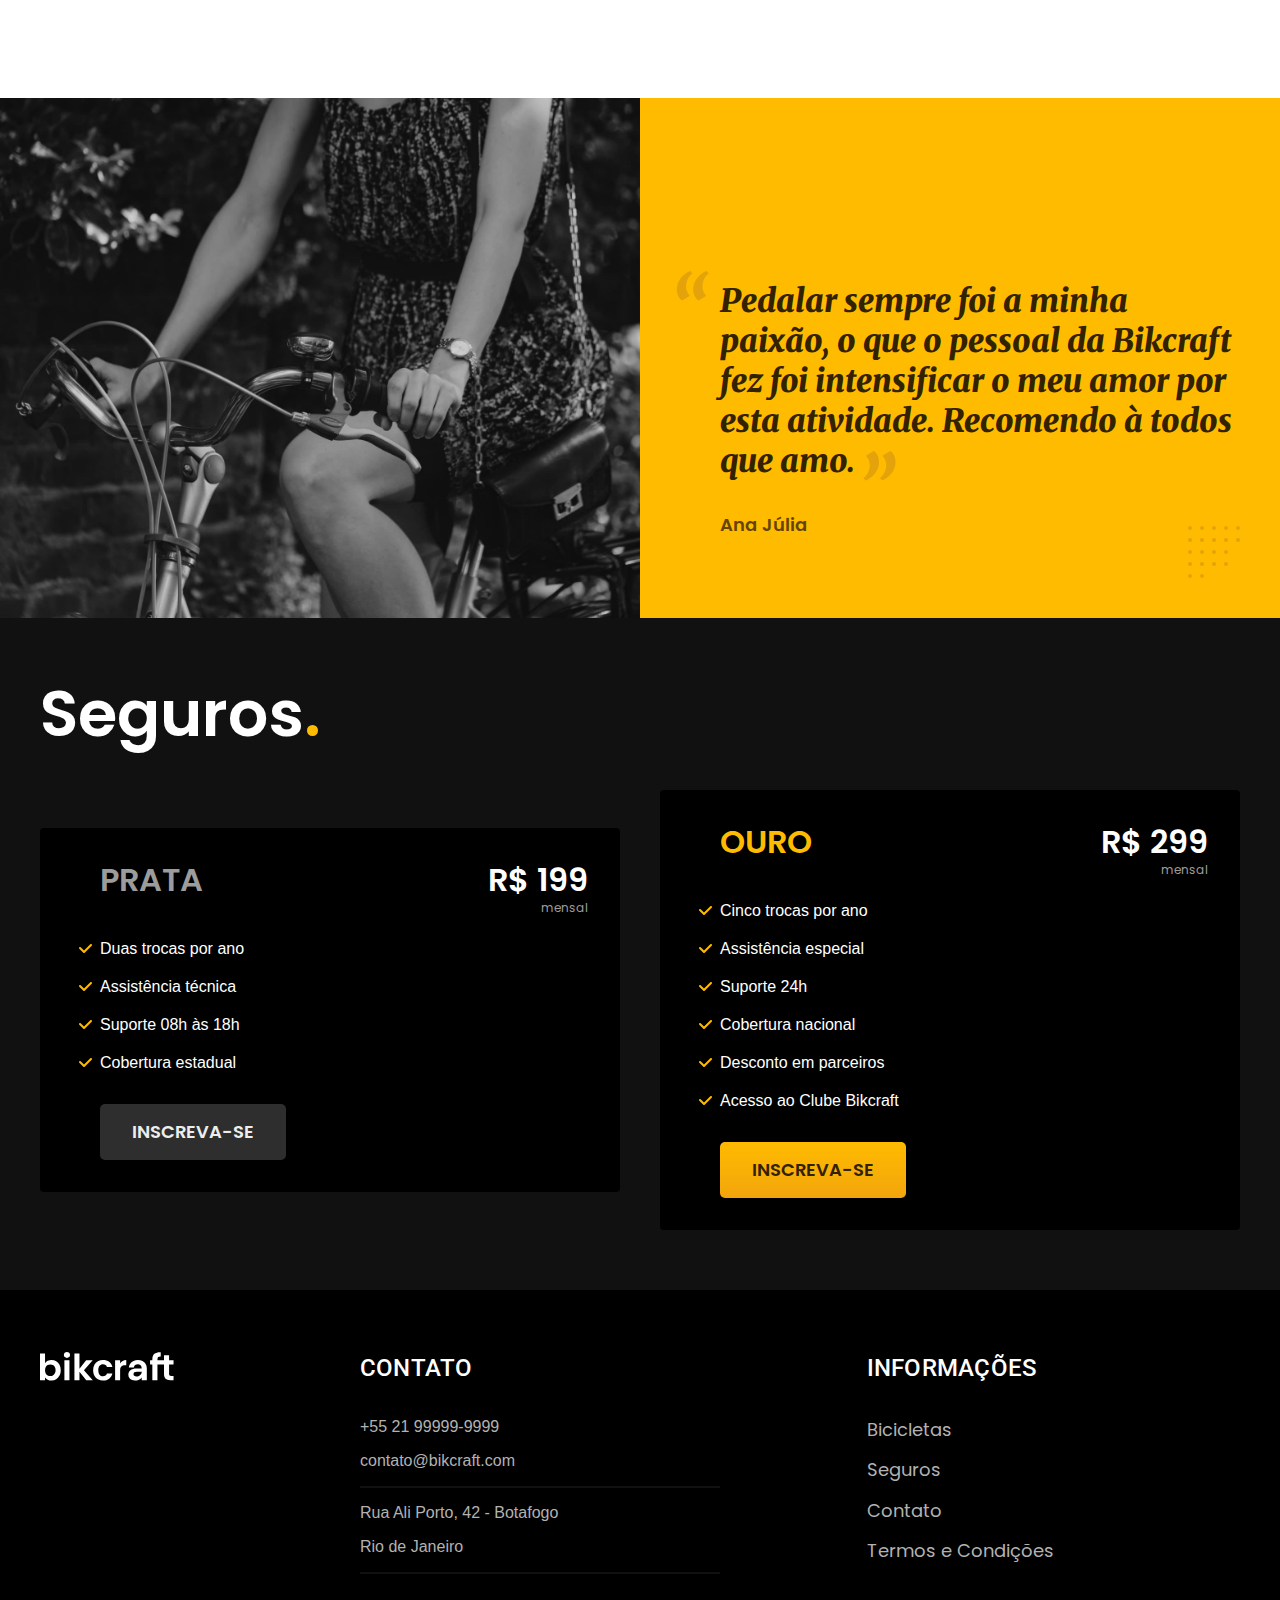
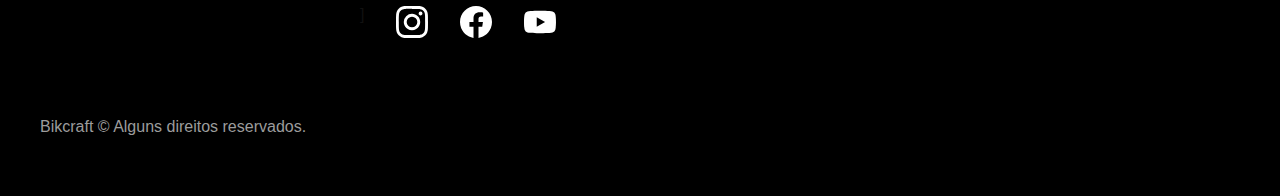
==== commit 72add051: "otimizando img da home" ====
--- a/index.html
+++ b/index.html
@@ -1,5 +1,6 @@
 <!DOCTYPE html>
 <html lang="pt-br">
+
 <head>
   <meta charset="UTF-8">
   <meta name="viewport" content="width=device-width, initial-scale=1.0">
@@ -7,9 +8,11 @@
 
   <title>Bikcraft - Bicicletas Elétricas</title>
 
-    <link rel="preconnect" href="https://fonts.googleapis.com">
+  <link rel="preconnect" href="https://fonts.googleapis.com">
   <link rel="preconnect" href="https://fonts.gstatic.com" crossorigin>
   <link href="https://fonts.googleapis.com/css2?family=Merriweather:ital,wght@0,400;1,900&family=Poppins:wght@400;500&family=Roboto:ital,wght@0,100..900;1,100..900&display=swap" rel="stylesheet">
+
+  <link rel="preload" href="./css/index.css" as="style">
   <link rel="stylesheet" href="css/index.css">
 </head>
 
@@ -17,7 +20,7 @@
   <header class="header-bg">
     <div class="header container">
       <a href="./">
-        <img src="./img/bikcraft.svg" alt="Bikcraft">
+        <img src="./img/bikcraft.svg" width="136" height="32" alt="Bikcraft">
       </a>
 
       <nav aria-label="primaria">
@@ -34,12 +37,14 @@
     <div class="introducao container">
       <div class="introducao-conteudo">
         <h1 class="font-1-xxl cor-0">Bicicletas feitas sob medida<span class="cor-p1">.</span></h1>
-        <p class="font-2-l cor-5">Bicicletas elétricas de alta precisão e qualidade,  feitas sob medida para o cliente. Explore o mundo na sua velocidade com a Bikcraft.</p>
+        <p class="font-2-l cor-5">Bicicletas elétricas de alta precisão e qualidade, feitas sob medida para o cliente. Explore o mundo na sua velocidade com a Bikcraft.</p>
         <a class="botao" href="./bicicletas.html">Selecione a sua</a>
       </div><!--introducao-conteudo-->
-      <div>
-        <img src="./img/fotos/introducao.jpg" alt="Bicicleta elétrica preta.">
-      </div>
+
+      <picture>
+        <source media="(max-width: 800px)" srcset="./img/bicicletas/nimbus.jpg">
+        <img src="./img/fotos/introducao.jpg" width="1280" height="1600" alt="Bicicleta elétrica preta.">
+      </picture>
     </div><!--introducao-->
   </main><!--introducao-bg-->
 
@@ -49,7 +54,7 @@
     <ul>
       <li>
         <a href="./bicicletas/magic.html">
-          <img src="img/bicicletas/magic-home.jpg" alt="Bicicleta preta">
+          <img src="img/bicicletas/magic-home.jpg" width="920" height="1040" alt="Bicicleta preta">
           <h3 class="font-1-xl">Magic Night</h3>
           <span class="font-2-m cor-8">R$ 2499</span>
         </a>
@@ -57,7 +62,7 @@
 
       <li>
         <a href="./bicicletas/nimbus.html">
-          <img src="img/bicicletas/nimbus-home.jpg" alt="Bicicleta preta">
+          <img src="img/bicicletas/nimbus-home.jpg" width="920" height="1040" alt="Bicicleta preta">
           <h3 class="font-1-xl">Nimbus Start</h3>
           <span class="font-2-m cor-8">R$ 4999</span>
         </a>
@@ -65,7 +70,7 @@
 
       <li>
         <a href="./bicicletas/nebula.html">
-          <img src="img/bicicletas/nebula-home.jpg" alt="Bicicleta branca">
+          <img src="img/bicicletas/nebula-home.jpg" width="920" height="1040" alt="Bicicleta branca">
           <h3 class="font-1-xl">Nebula Cosmic</h3>
           <span class="font-2-m cor-8">R$ 3999</span>
         </a>
@@ -83,12 +88,12 @@
 
         <div class="tecnologia-vantagens">
           <div>
-            <img src="./img/icones/eletrica.svg" alt="">
+            <img src="./img/icones/eletrica.svg" width="24" height="24" alt="">
             <h3 class="font-1-m cor-0">Motor Elétrico</h3>
             <p class="font-2-s cor-5">Toda Bikcraft é equipada com um motor elétrico que possui duração de até 120h. A bateria é recarregada com a sua energia gasta ao pedalar.</p>
           </div>
           <div>
-            <img src="./img/icones/rastreador.svg" alt="">
+            <img src="./img/icones/rastreador.svg" width="24" height="24" alt="">
             <h3 class="font-1-m cor-0">Rastreador</h3>
             <p class="font-2-s cor-5">Sabemos o quão preciosa é a sua Bikcraft, por isso adicionamos rastreadores e sistemas anti-furto para garantir o seu sossego.</p>
           </div>
@@ -96,7 +101,7 @@
       </div><!--tecnologia-conteudo-->
 
       <div class="tecnologia-imagem">
-        <img src="img/fotos/tecnologia.jpg" alt="">
+        <img src="img/fotos/tecnologia.jpg" width="1200" height=1920 alt="">
       </div><!--tecnologia-imagem-->
     </div><!--tecnologia-->
   </article><!--tecnologia-bg-->
@@ -105,20 +110,20 @@
     <h2 class="container font-1-xxl">nossos parceiros<span class="cor-p1">.</span></h2>
 
     <ul>
-      <li><img src="img/parceiros/caravan.svg" alt="caravan"></li>
-      <li><img src="img/parceiros/ranek.svg" alt="ranek"></li>
-      <li><img src="img/parceiros/handel.svg" alt="handel"></li>
-      <li><img src="img/parceiros/dogs.svg" alt="dogs"></li>
-      <li><img src="img/parceiros/lescone.svg" alt="lescone"></li>
-      <li><img src="img/parceiros/flexblog.svg" alt="flexblog"></li>
-      <li><img src="img/parceiros/wildbeast.svg" alt="wildbeast"></li>
+      <li><img src="img/parceiros/caravan.svg" width="140" height="38" alt="caravan"></li>
+      <li><img src="img/parceiros/ranek.svg" width="149" height="36" alt="ranek"></li>
+      <li><img src="img/parceiros/handel.svg" width="139" height="50" alt="handel"></li>
+      <li><img src="img/parceiros/dogs.svg" width="152" height="39" alt="dogs"></li>
+      <li><img src="img/parceiros/lescone.svg" width="208" height="41" alt="lescone"></li>
+      <li><img src="img/parceiros/flexblog.svg" width="165" height="38" alt="flexblog"></li>
+      <li><img src="img/parceiros/wildbeast.svg" width="196" height="34" alt="wildbeast"></li>
       <li><img src="img/parceiros/surfbot.svg" alt="surfbot"></li>
     </ul>
   </section><!--parceiros-->
 
   <section class="depoimento" aria-label="Depoimento">
     <div>
-      <img src="img/fotos/depoimento.jpg" alt="Pessoa pedalando uma bicicleta Bikcraft">
+      <img src="img/fotos/depoimento.jpg" width="1560" height="1360" alt="Pessoa pedalando uma bicicleta Bikcraft">
     </div>
 
     <div class="depoimento-conteudo">
@@ -162,7 +167,7 @@
 
   <footer class="footer-bg">
     <div class="footer container">
-      <img src="img/bikcraft.svg" alt="logo bikcraft">
+      <img src="img/bikcraft.svg" width="136" height="32" alt="logo bikcraft">
 
       <div class="footer-contato">
         <h3 class="font-2-l-b cor-0">Contato</h3>
@@ -175,15 +180,15 @@
 
         <div class="footer-redes">]
           <a href="./">
-            <img src="img/redes/instagram.svg" alt="Icone Instagram">
+            <img src="img/redes/instagram.svg" width="32" height="32" alt="Icone Instagram">
           </a>
 
           <a href="./">
-            <img src="img/redes/facebook.svg" alt="Icone Facebook">
+            <img src="img/redes/facebook.svg" width="32" height="32" alt="Icone Facebook">
           </a>
 
           <a href="./">
-            <img src="img/redes/youtube.svg" alt="Icone Youtube">
+            <img src="img/redes/youtube.svg" width="32" height="32" alt="Icone Youtube">
           </a>
         </div><!--footer-redes-->
       </div><!--footer-contato-->
@@ -204,4 +209,5 @@
     </div><!--footer-->
   </footer><!--footer-bg-->
 </body>
+
 </html>--- a/css/index.css
+++ b/css/index.css
@@ -7,6 +7,7 @@
 
 /*Utilidades*/
 @import url(./utilidades/componentes.css);
+@import url(./utilidades/formulario.css);
 
 /*Home pag1*/
 @import url(./home/introducao.css);
@@ -16,6 +17,23 @@
 
 /*Bicicletas*/
 @import url(./bicicletas/bicicletas-lista.css);
+@import url(./bicicletas/bicicletas.css);
+
+/*Bicicleta interna*/
+@import url(../css/bicicleta/bicicleta.css);
+@import url(../css/bicicleta/seguro.css);
 
 /*Seguros*/
 @import url(./seguros/seguros.css);
+@import url(./seguros/vantagens.css);
+@import url(./seguros/perguntas.css);
+
+/*Contato*/
+@import url(./contato/contato.css);
+@import url(./contato/lojas.css);
+
+/*Orçamento*/
+@import url(./orcamento/orcamento.css);
+
+/*Termos*/
+@import url(./termos/termos.css);--- a/css/index.css
+++ b/css/index.css
@@ -7,6 +7,7 @@
 
 /*Utilidades*/
 @import url(./utilidades/componentes.css);
+@import url(./utilidades/formulario.css);
 
 /*Home pag1*/
 @import url(./home/introducao.css);
@@ -16,6 +17,23 @@
 
 /*Bicicletas*/
 @import url(./bicicletas/bicicletas-lista.css);
+@import url(./bicicletas/bicicletas.css);
+
+/*Bicicleta interna*/
+@import url(../css/bicicleta/bicicleta.css);
+@import url(../css/bicicleta/seguro.css);
 
 /*Seguros*/
 @import url(./seguros/seguros.css);
+@import url(./seguros/vantagens.css);
+@import url(./seguros/perguntas.css);
+
+/*Contato*/
+@import url(./contato/contato.css);
+@import url(./contato/lojas.css);
+
+/*Orçamento*/
+@import url(./orcamento/orcamento.css);
+
+/*Termos*/
+@import url(./termos/termos.css);